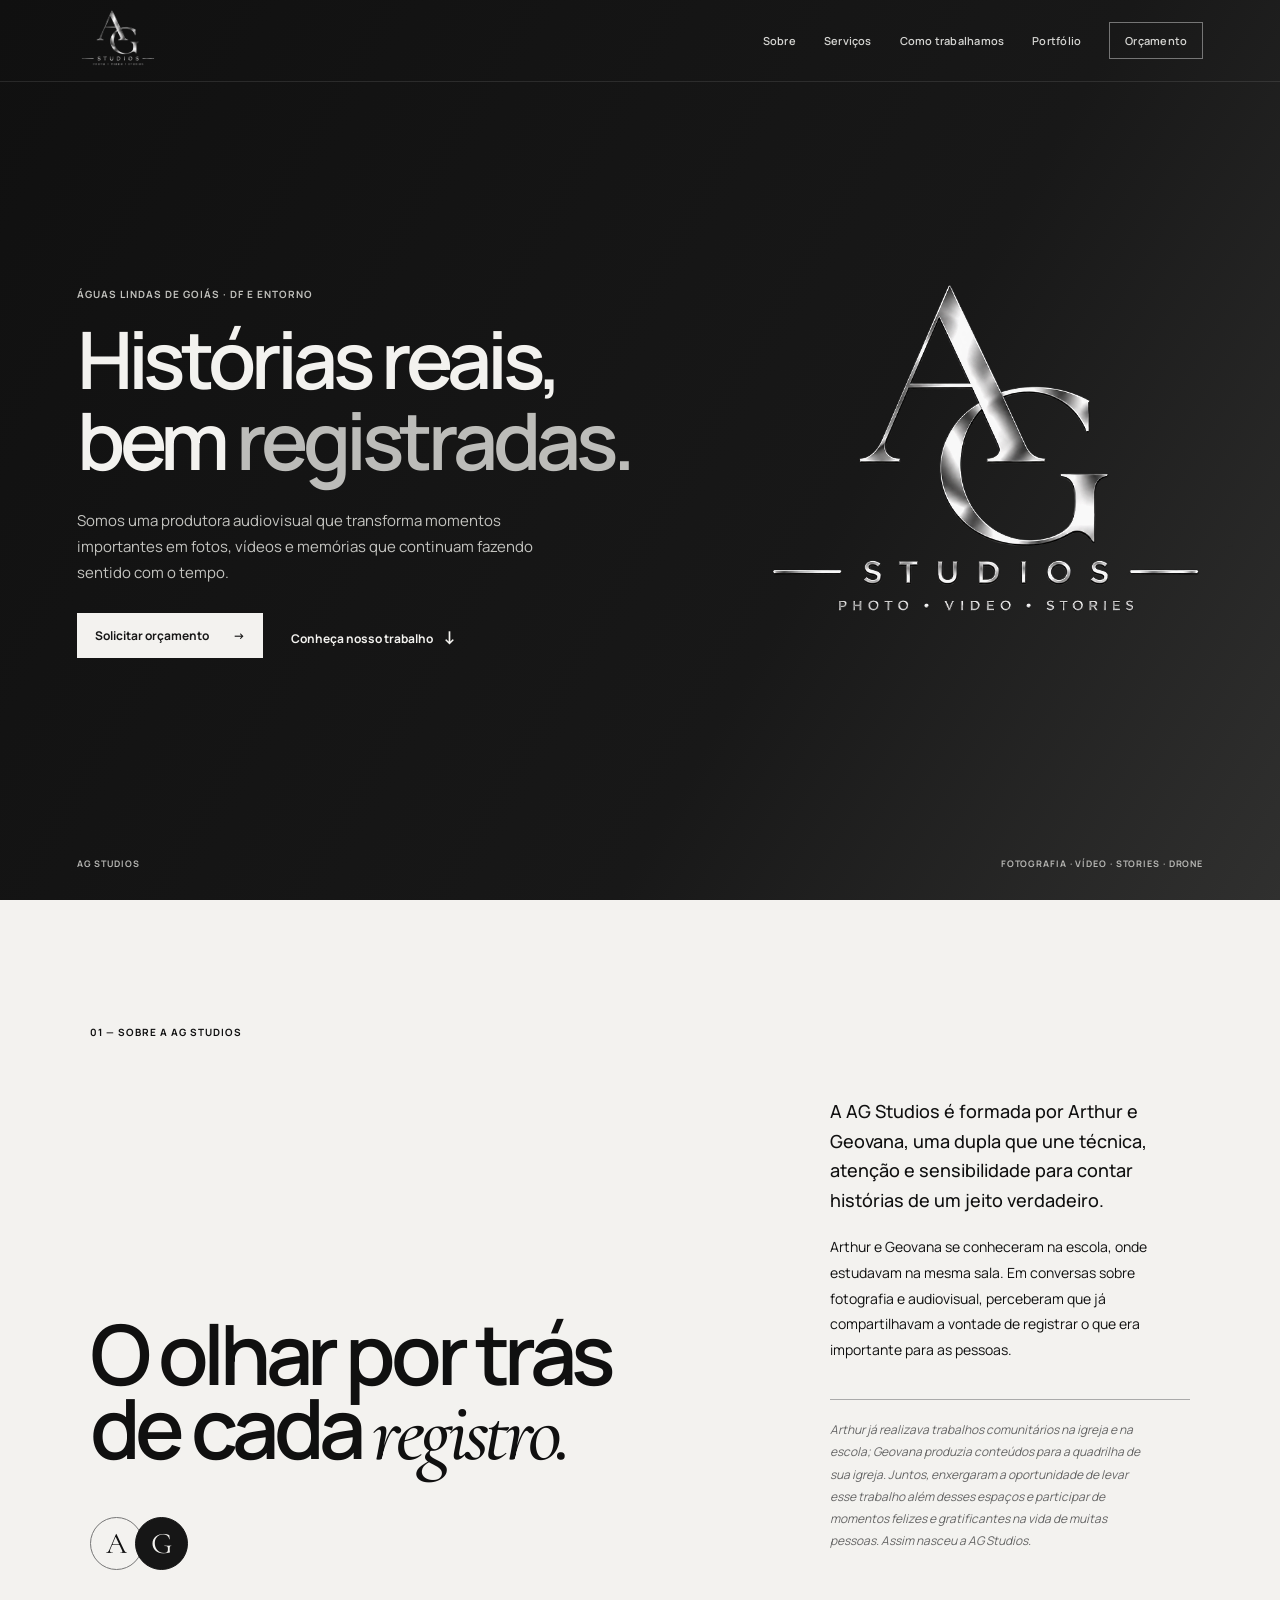
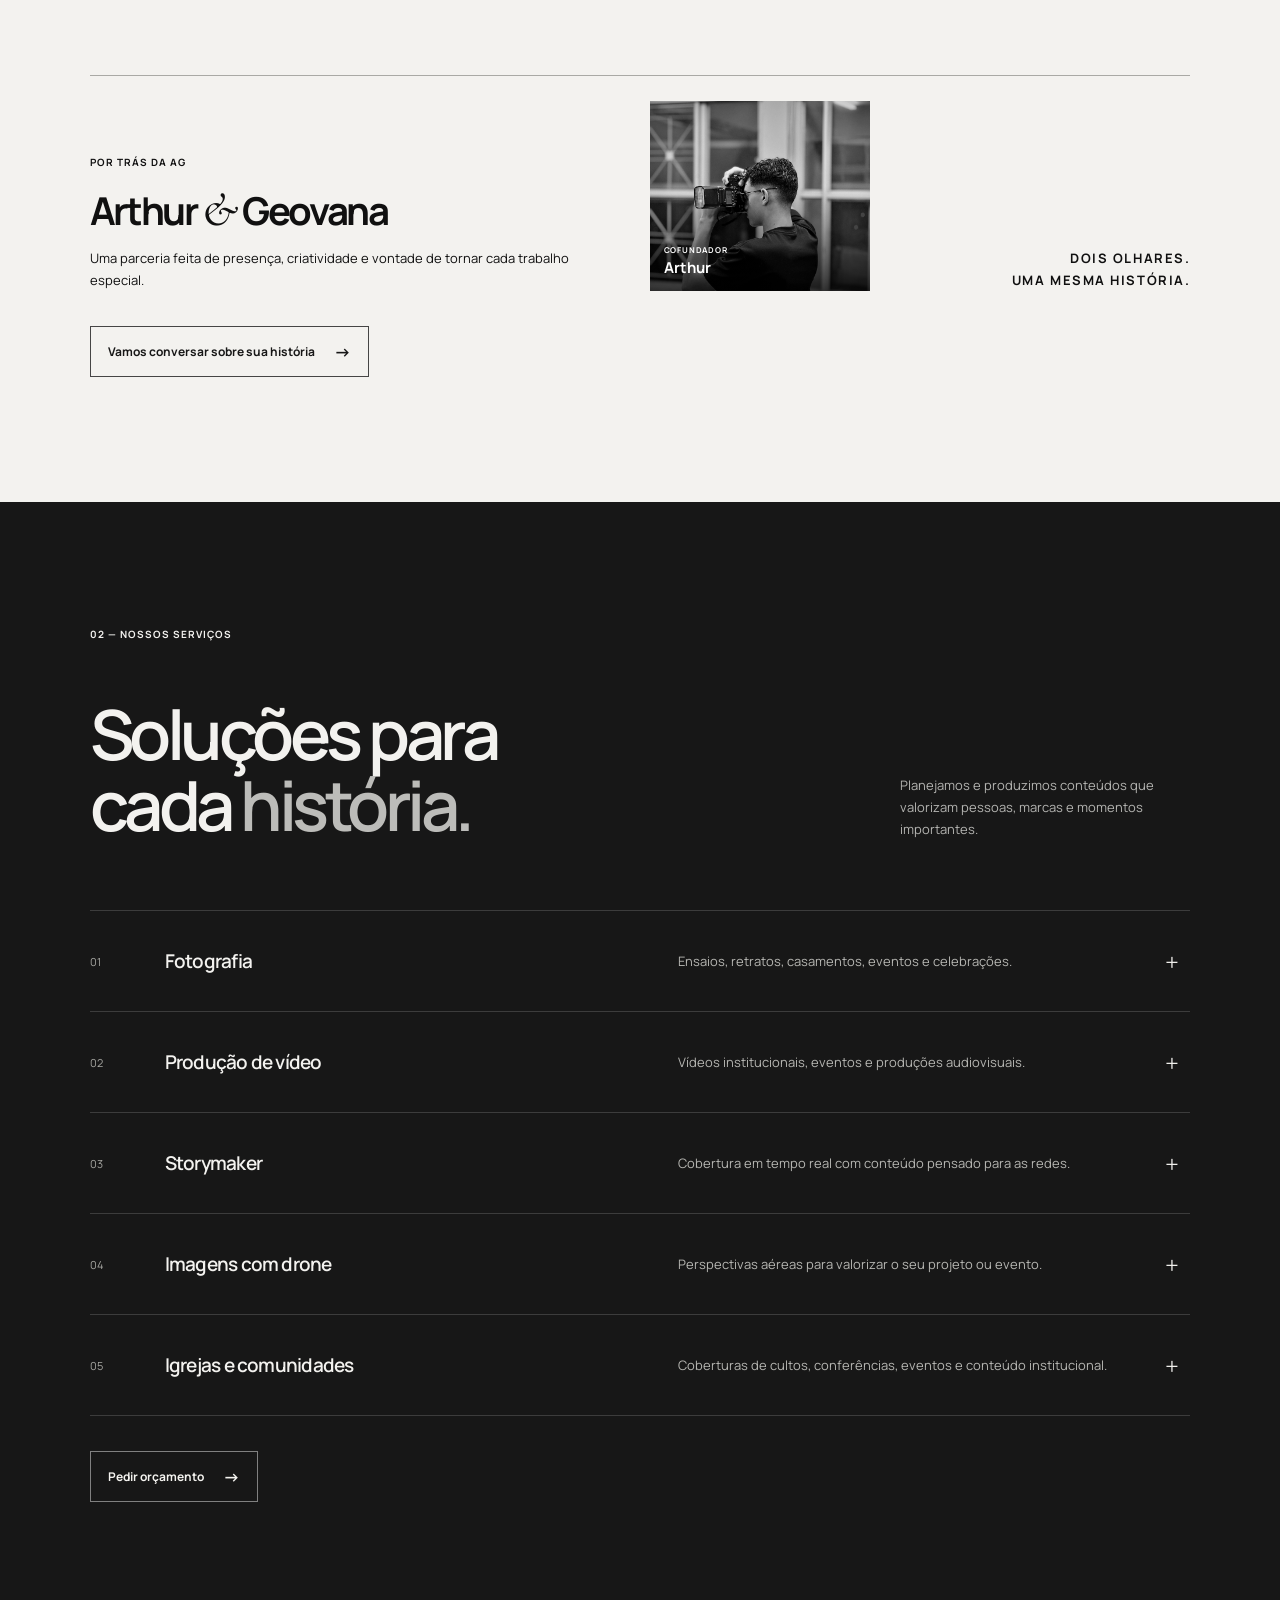
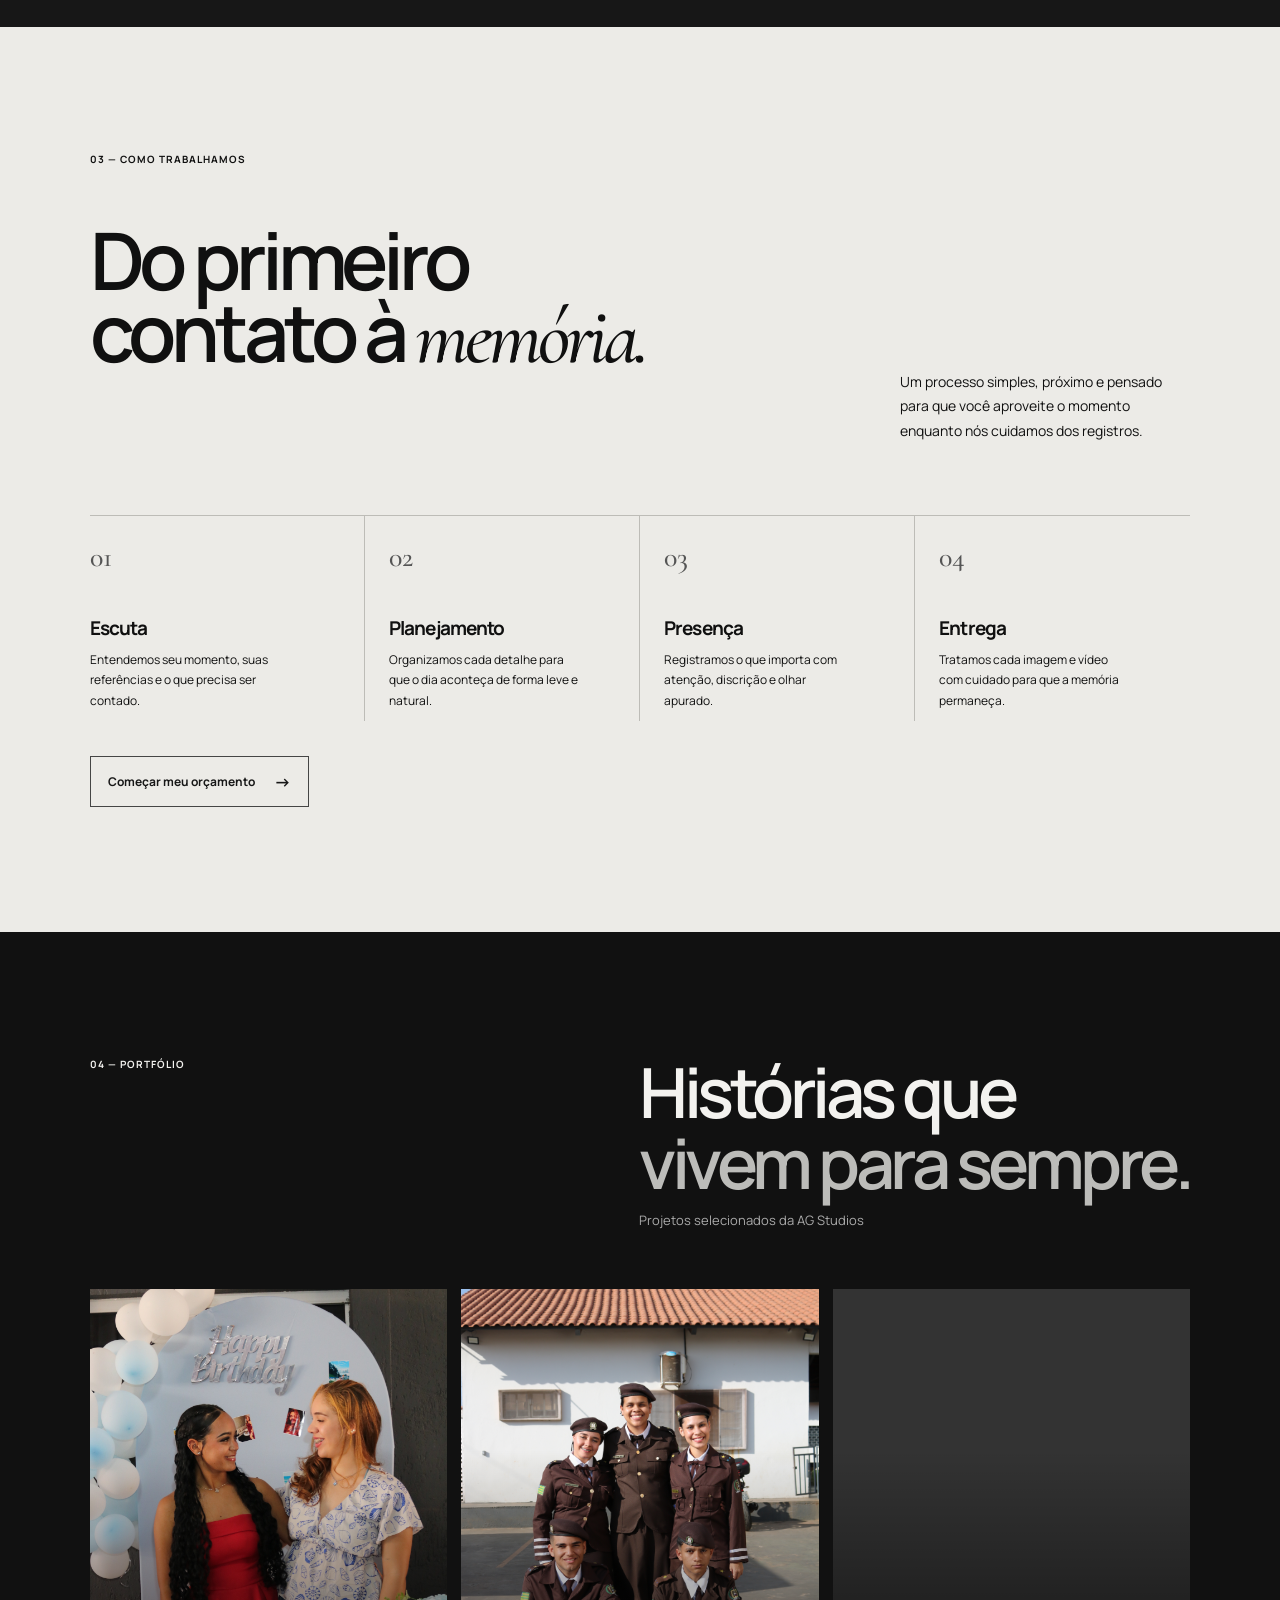
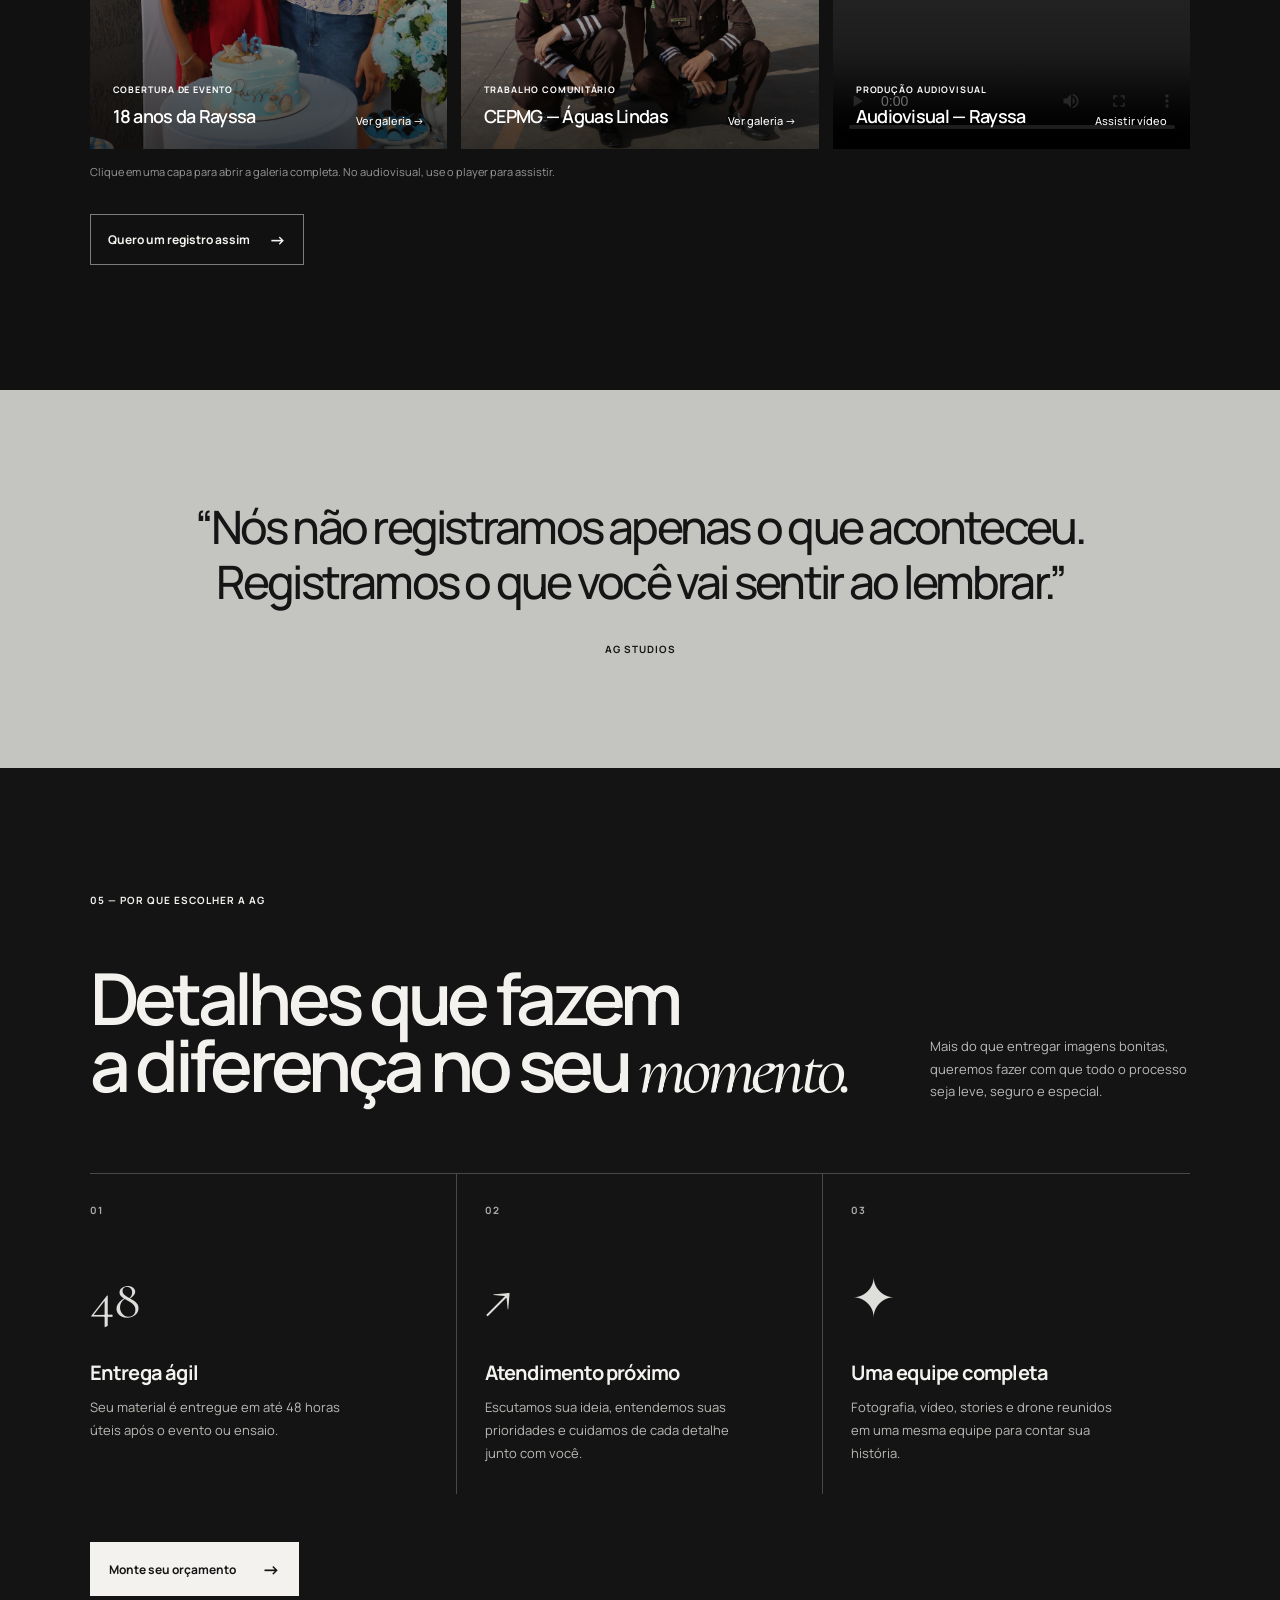
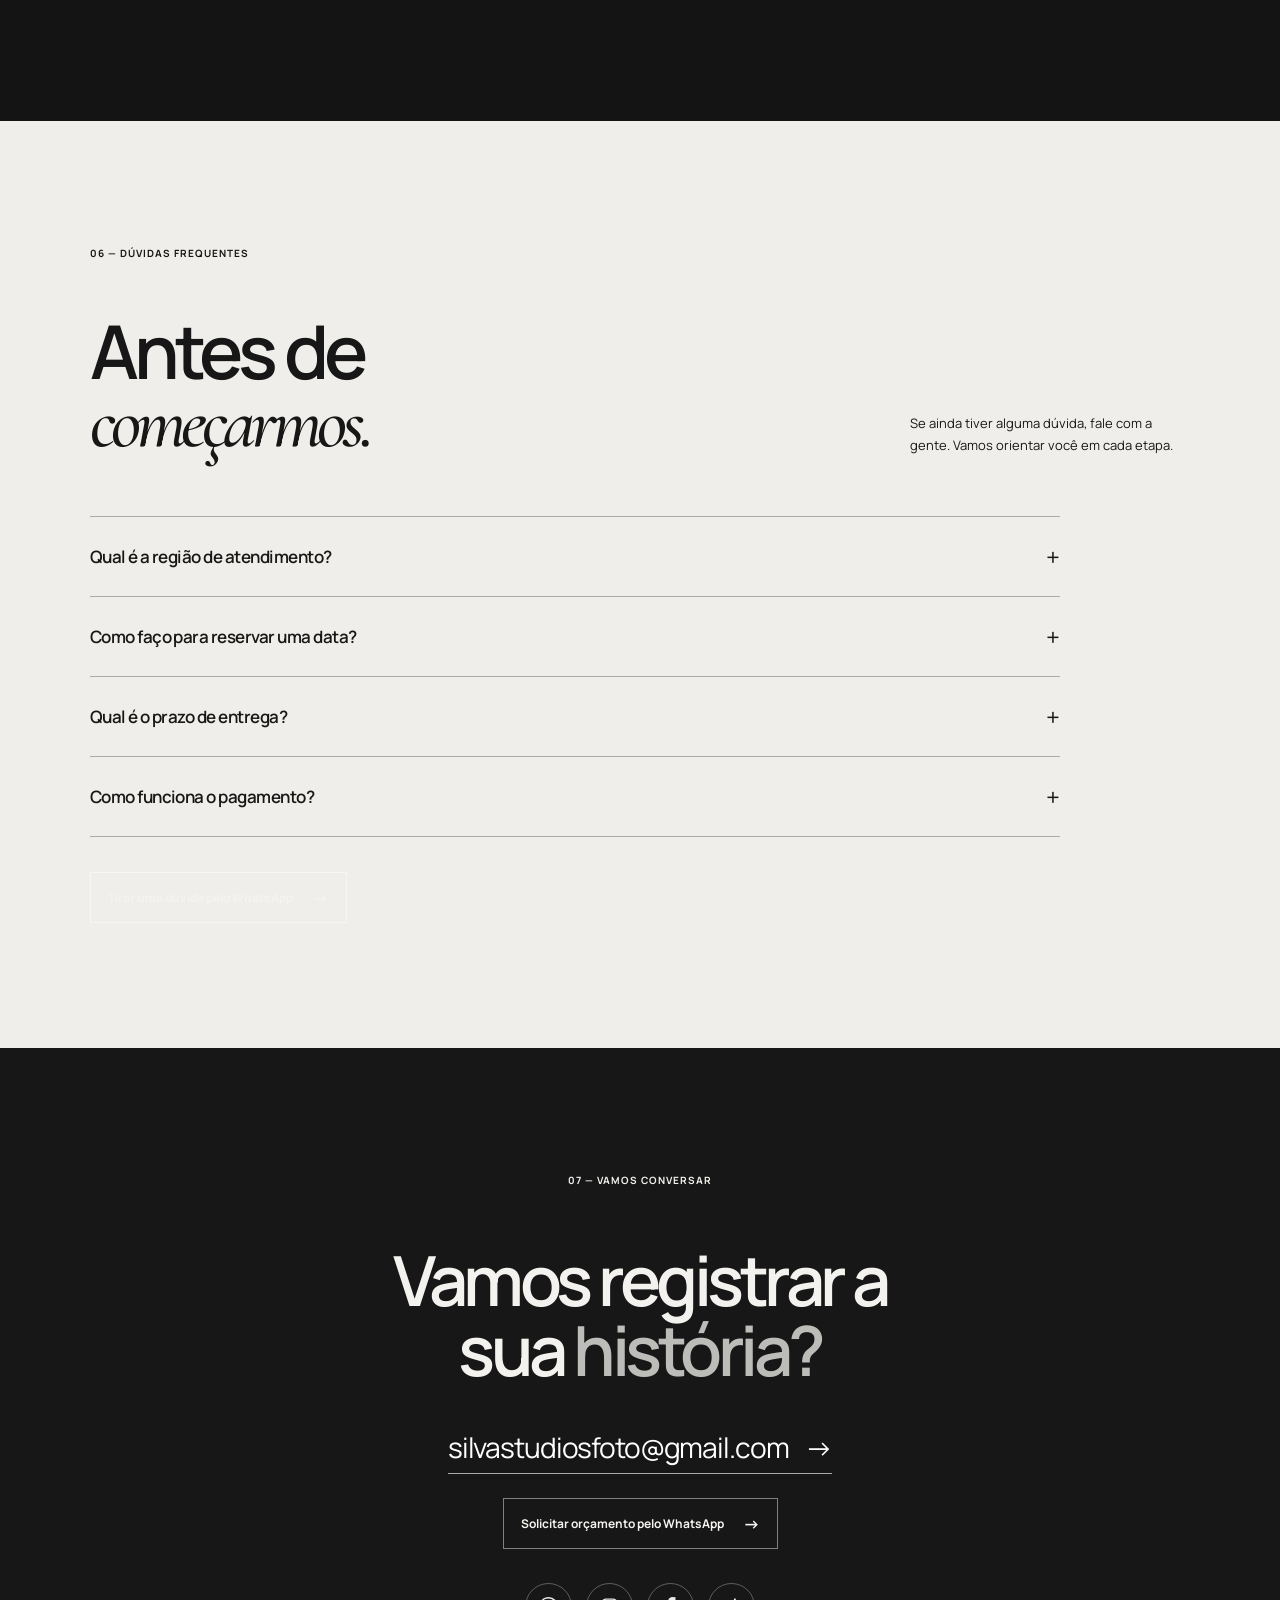
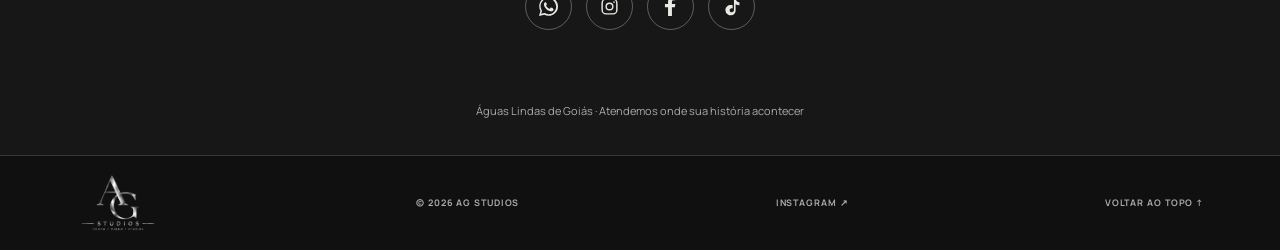
==== index.html @ 54d921c8 "feat: add AG Studios portfolio website" ====
<!doctype html>
<html lang="pt-BR">
<head>
  <meta charset="UTF-8" />
  <meta name="viewport" content="width=device-width, initial-scale=1.0" />
  <meta name="theme-color" content="#090909" />
  <title>AG Studios — Foto, Vídeo & Stories</title>
  <meta name="description" content="AG Studios: fotografia, vídeo, stories e drones em Águas Lindas de Goiás." />
  <link rel="preconnect" href="https://fonts.googleapis.com">
  <link rel="preconnect" href="https://fonts.gstatic.com" crossorigin>
  <link href="https://fonts.googleapis.com/css2?family=Cormorant+Garamond:ital,wght@0,500;0,600;1,500;1,600&family=Manrope:wght@400;500;600;700;800&display=swap" rel="stylesheet">
  <link rel="stylesheet" href="style.css" />
  <link rel="stylesheet" href="refined-sections.css" />
  <link rel="stylesheet" href="video-fix.css" />
  <link rel="stylesheet" href="whatsapp-cta.css" />
  <link rel="stylesheet" href="faq.css" />
  <link rel="stylesheet" href="service-details.css" />
  <link rel="stylesheet" href="conversion.css" />
</head>
<body>
  <header class="header">
    <a class="brand" href="#inicio" aria-label="AG Studios — início"><img src="assets/ag-studios-logo.png" alt="AG Studios" /></a>
    <button class="menu-toggle" aria-label="Abrir menu" aria-expanded="false"><span></span><span></span></button>
    <nav class="nav" aria-label="Navegação principal">
      <a href="#sobre">Sobre</a><a href="#servicos">Serviços</a><a href="#como-funciona">Como trabalhamos</a><a href="#portifolio">Portfólio</a>
      <a class="nav-cta" href="orcamento.html">Orçamento</a>
    </nav>
  </header>

  <main>
    <section id="inicio" class="hero">
      <div class="hero-content">
        <p class="eyebrow reveal">Águas Lindas de Goiás · DF e Entorno</p>
        <h1 class="reveal">Histórias reais,<br>bem <span>registradas.</span></h1>
        <p class="hero-copy reveal">Somos uma produtora audiovisual que transforma momentos importantes em fotos, vídeos e memórias que continuam fazendo sentido com o tempo.</p>
        <div class="hero-actions reveal"><a class="button button-light" href="orcamento.html">Solicitar orçamento <span>→</span></a><a class="text-link" href="#portifolio">Conheça nosso trabalho <span>↓</span></a></div>
      </div>
      <div class="hero-logo-mark" aria-hidden="true"><img src="assets/ag-studios-logo.png" alt="" /></div>
      <div class="hero-footer"><span>AG STUDIOS</span><span>FOTOGRAFIA · VÍDEO · STORIES · DRONE</span></div>
    </section>

    <section id="sobre" class="intro section-pad">
      <p class="section-number">01 — SOBRE A AG STUDIOS</p>
      <div class="about-layout">
        <div class="about-title"><h2>O olhar por trás<br>de cada <em>registro.</em></h2><div class="signature"><span>A</span><span>G</span></div></div>
        <div class="about-copy"><p class="lead">A AG Studios é formada por Arthur e Geovana, uma dupla que une técnica, atenção e sensibilidade para contar histórias de um jeito verdadeiro.</p><p>Arthur e Geovana se conheceram na escola, onde estudavam na mesma sala. Em conversas sobre fotografia e audiovisual, perceberam que já compartilhavam a vontade de registrar o que era importante para as pessoas.</p><div class="about-rule"></div><p class="story-placeholder">Arthur já realizava trabalhos comunitários na igreja e na escola; Geovana produzia conteúdos para a quadrilha de sua igreja. Juntos, enxergaram a oportunidade de levar esse trabalho além desses espaços e participar de momentos felizes e gratificantes na vida de muitas pessoas. Assim nasceu a AG Studios.</p></div>
      </div>
      <div class="founders"><article><span>POR TRÁS DA AG</span><h3>Arthur <i>&</i> Geovana</h3><p>Uma parceria feita de presença, criatividade e vontade de tornar cada trabalho especial.</p></article><figure class="founder-photo"><img src="assets/arthur-fixed.jpg" alt="Arthur, cofundador da AG Studios"><figcaption><span>COFUNDADOR</span><strong>Arthur</strong></figcaption></figure><p class="founders-note">DOIS OLHARES.<br>UMA MESMA HISTÓRIA.</p></div>
      <a class="whatsapp-cta dark-cta" href="https://wa.me/5561999092639?text=Olá%20AG%20Studios!%20Quero%20conversar%20sobre%20um%20registro." target="_blank" rel="noopener">Vamos conversar sobre sua história <span>→</span></a>
    </section>

    <section id="servicos" class="services section-pad">
      <p class="section-number">02 — NOSSOS SERVIÇOS</p>
      <div class="services-head"><h2>Soluções para<br>cada <span>história.</span></h2><p>Planejamos e produzimos conteúdos que valorizam pessoas, marcas e momentos importantes.</p></div>
      <div class="service-list">
        <details class="service-item"><summary><span>01</span><h3>Fotografia</h3><p>Ensaios, retratos, casamentos, eventos e celebrações.</p><i>+</i></summary><div class="service-panel"><p>Registros pensados para preservar pessoas, detalhes e emoções em cada momento.</p><ul><li>Ensaios individuais, casais e família</li><li>Aniversários, casamentos e eventos</li><li>Fotos tratadas e entregues digitalmente</li></ul><a href="https://wa.me/5561999092639?text=Olá%20AG%20Studios!%20Quero%20um%20orçamento%20para%20fotografia." target="_blank" rel="noopener">Orçar fotografia →</a></div></details>
        <details class="service-item"><summary><span>02</span><h3>Produção de vídeo</h3><p>Vídeos institucionais, eventos e produções audiovisuais.</p><i>+</i></summary><div class="service-panel"><p>Transformamos momentos e ideias em vídeos que comunicam com clareza e emoção.</p><ul><li>Vídeos de eventos e celebrações</li><li>Produções institucionais e para redes sociais</li><li>Edição e finalização do material</li></ul><a href="https://wa.me/5561999092639?text=Olá%20AG%20Studios!%20Quero%20um%20orçamento%20para%20produção%20de%20vídeo." target="_blank" rel="noopener">Orçar vídeo →</a></div></details>
        <details class="service-item"><summary><span>03</span><h3>Storymaker</h3><p>Cobertura em tempo real com conteúdo pensado para as redes.</p><i>+</i></summary><div class="service-panel"><p>Mostramos o seu evento enquanto ele acontece, com conteúdo dinâmico e pronto para compartilhar.</p><ul><li>Stories durante o evento</li><li>Bastidores, depoimentos e momentos principais</li><li>Conteúdo em formato vertical para redes sociais</li></ul><a href="https://wa.me/5561999092639?text=Olá%20AG%20Studios!%20Quero%20um%20orçamento%20para%20storymaker." target="_blank" rel="noopener">Orçar storymaker →</a></div></details>
        <details class="service-item"><summary><span>04</span><h3>Imagens com drone</h3><p>Perspectivas aéreas para valorizar o seu projeto ou evento.</p><i>+</i></summary><div class="service-panel"><p>Imagens aéreas que ampliam o olhar sobre eventos, locais e produções audiovisuais.</p><ul><li>Registros de espaços e eventos</li><li>Planos para vídeos institucionais</li><li>Imagens aéreas para redes sociais</li></ul><a href="https://wa.me/5561999092639?text=Olá%20AG%20Studios!%20Quero%20um%20orçamento%20para%20imagens%20com%20drone." target="_blank" rel="noopener">Orçar drone →</a></div></details>
        <details class="service-item"><summary><span>05</span><h3>Igrejas e comunidades</h3><p>Coberturas de cultos, conferências, eventos e conteúdo institucional.</p><i>+</i></summary><div class="service-panel"><p>Conteúdo com respeito e sensibilidade para registrar fé, comunidade e propósito.</p><ul><li>Cultos, conferências e congressos</li><li>Eventos comunitários e escolares</li><li>Fotos, vídeos e cobertura para redes sociais</li></ul><a href="https://wa.me/5561999092639?text=Olá%20AG%20Studios!%20Quero%20um%20orçamento%20para%20cobertura%20de%20igreja%20ou%20comunidade." target="_blank" rel="noopener">Orçar cobertura →</a></div></details>
      </div>
      <a class="whatsapp-cta" href="https://wa.me/5561999092639?text=Olá%20AG%20Studios!%20Gostaria%20de%20um%20orçamento%20para%20um%20serviço." target="_blank" rel="noopener">Pedir orçamento <span>→</span></a>
    </section>

    <section id="como-funciona" class="process section-pad">
      <p class="section-number">03 — COMO TRABALHAMOS</p>
      <div class="process-heading"><h2>Do primeiro<br>contato à <em>memória.</em></h2><p>Um processo simples, próximo e pensado para que você aproveite o momento enquanto nós cuidamos dos registros.</p></div>
      <div class="process-list"><article><b>01</b><div><h3>Escuta</h3><p>Entendemos seu momento, suas referências e o que precisa ser contado.</p></div></article><article><b>02</b><div><h3>Planejamento</h3><p>Organizamos cada detalhe para que o dia aconteça de forma leve e natural.</p></div></article><article><b>03</b><div><h3>Presença</h3><p>Registramos o que importa com atenção, discrição e olhar apurado.</p></div></article><article><b>04</b><div><h3>Entrega</h3><p>Tratamos cada imagem e vídeo com cuidado para que a memória permaneça.</p></div></article></div>
      <a class="whatsapp-cta dark-cta" href="https://wa.me/5561999092639?text=Olá%20AG%20Studios!%20Gostaria%20de%20montar%20um%20orçamento." target="_blank" rel="noopener">Começar meu orçamento <span>→</span></a>
    </section>

    <section id="portifolio" class="work section-pad">
      <div class="work-title"><p class="section-number">04 — PORTFÓLIO</p><div><h2>Histórias que<br><span>vivem para sempre.</span></h2><p class="portfolio-subtitle">Projetos selecionados da AG Studios</p></div></div>
      <div class="gallery">
        <button class="project project-a project-gallery-trigger" type="button" data-gallery="rayssa" aria-haspopup="dialog"><img src="assets/portfolio/rayssa-18-celebracao.jpg" alt="Rayssa celebrando seus 18 anos ao lado de uma amiga"><div class="project-info"><span>COBERTURA DE EVENTO</span><strong>18 anos da Rayssa</strong><i>Ver galeria →</i></div></button>
        <button class="project project-b project-gallery-trigger" type="button" data-gallery="cepmg" aria-haspopup="dialog"><img src="assets/portfolio/cepmg/img_7148.jpg" alt="Estudantes do CEPMG reunidos em atividade escolar"><div class="project-info"><span>TRABALHO COMUNITÁRIO</span><strong>CEPMG — Águas Lindas</strong><i>Ver galeria →</i></div></button>
        <article class="project project-c audiovisual"><video controls playsinline preload="metadata"><source src="assets/portfolio/audiovisual-rayssa.mp4" type="video/mp4">Seu navegador não suporta a reprodução deste vídeo.</video><div class="project-info"><span>PRODUÇÃO AUDIOVISUAL</span><strong>Audiovisual — Rayssa</strong><i>Assistir vídeo</i></div></article>
      </div>
      <p class="gallery-note">Clique em uma capa para abrir a galeria completa. No audiovisual, use o player para assistir.</p>
      <a class="whatsapp-cta" href="https://wa.me/5561999092639?text=Olá%20AG%20Studios!%20Vi%20o%20portfólio%20e%20gostaria%20de%20um%20orçamento." target="_blank" rel="noopener">Quero um registro assim <span>→</span></a>
    </section>

    <section class="quote"><p>“Nós não registramos apenas o que aconteceu.<br>Registramos o que você vai sentir ao lembrar.”</p><span>AG STUDIOS</span></section>

    <section class="reasons section-pad">
      <p class="section-number">05 — POR QUE ESCOLHER A AG</p>
      <div class="reasons-heading"><h2>Detalhes que fazem<br>a diferença no seu <em>momento.</em></h2><p>Mais do que entregar imagens bonitas, queremos fazer com que todo o processo seja leve, seguro e especial.</p></div>
      <div class="reason-grid"><article><span>01</span><div class="reason-icon">48</div><h3>Entrega ágil</h3><p>Seu material é entregue em até 48 horas úteis após o evento ou ensaio.</p></article><article><span>02</span><div class="reason-icon">↗</div><h3>Atendimento próximo</h3><p>Escutamos sua ideia, entendemos suas prioridades e cuidamos de cada detalhe junto com você.</p></article><article><span>03</span><div class="reason-icon">✦</div><h3>Uma equipe completa</h3><p>Fotografia, vídeo, stories e drone reunidos em uma mesma equipe para contar sua história.</p></article></div>
      <a class="reason-cta" href="orcamento.html">Monte seu orçamento <span>→</span></a>
    </section>

    <section id="faq" class="faq section-pad">
      <p class="section-number">06 — DÚVIDAS FREQUENTES</p>
      <div class="faq-heading"><h2>Antes de<br><em>começarmos.</em></h2><p>Se ainda tiver alguma dúvida, fale com a gente. Vamos orientar você em cada etapa.</p></div>
      <div class="faq-list">
        <details><summary>Qual é a região de atendimento?<span>+</span></summary><p>Estamos em Águas Lindas de Goiás e atendemos o Distrito Federal e Entorno. Para outras localidades, consulte a disponibilidade.</p></details>
        <details><summary>Como faço para reservar uma data?<span>+</span></summary><p>É só entrar em contato pelo WhatsApp, contar um pouco sobre o seu evento ou projeto e verificar a disponibilidade da data.</p></details>
        <details><summary>Qual é o prazo de entrega?<span>+</span></summary><p>Entregamos o material em até 48 horas úteis após o evento ou ensaio.</p></details>
        <details><summary>Como funciona o pagamento?<span>+</span></summary><p>O pagamento é dividido em duas partes: 50% antes do evento ou ensaio e os outros 50% após a finalização.</p></details>
      </div>
      <a class="whatsapp-cta" href="https://wa.me/5561999092639?text=Olá%20AG%20Studios!%20Tenho%20uma%20dúvida%20sobre%20os%20serviços." target="_blank" rel="noopener">Tirar uma dúvida pelo WhatsApp <span>→</span></a>
    </section>

    <section id="contato" class="contact section-pad">
      <p class="section-number">07 — VAMOS CONVERSAR</p>
      <h2>Vamos registrar a<br>sua <span>história?</span></h2>
      <a class="contact-mail" href="mailto:silvastudiosfoto@gmail.com">silvastudiosfoto@gmail.com <span>→</span></a>
      <a class="whatsapp-cta contact-whatsapp" href="https://wa.me/5561999092639?text=Olá%20AG%20Studios!%20Gostaria%20de%20solicitar%20um%20orçamento." target="_blank" rel="noopener">Solicitar orçamento pelo WhatsApp <span>→</span></a>
      <div class="contact-channels" aria-label="Redes sociais e contato">
        <a href="https://wa.me/5561999092639" target="_blank" rel="noopener" aria-label="Conversar pelo WhatsApp" title="WhatsApp"><svg class="icon-whatsapp" viewBox="0 0 24 24" aria-hidden="true"><path d="M20.5 3.5A11.7 11.7 0 0 0 12.1 0C5.6 0 .3 5.2.3 11.7c0 2.1.5 4.1 1.5 5.9L0 24l6.6-1.7a11.7 11.7 0 0 0 5.5 1.4h.1c6.5 0 11.8-5.3 11.8-11.8 0-3.2-1.3-6.1-3.5-8.4ZM12.1 21.7c-1.8 0-3.5-.5-5-1.4l-.4-.2-3.9 1 1-3.8-.3-.4a9.6 9.6 0 0 1-1.5-5.1c0-5.4 4.4-9.8 9.8-9.8 2.6 0 5.1 1 7 2.9a9.7 9.7 0 0 1 2.9 7c0 5.4-4.4 9.8-9.7 9.8Zm5.4-7.4c-.3-.2-1.8-.9-2.1-1s-.5-.2-.7.2c-.2.3-.8 1-.9 1.2-.2.2-.3.3-.6.1a7.9 7.9 0 0 1-2.5-1.5 9.3 9.3 0 0 1-1.7-2.1c-.2-.3 0-.5.1-.6l.5-.5.3-.5c.1-.2 0-.4 0-.5L9 7c-.2-.4-.4-.3-.6-.3h-.5c-.2 0-.5.1-.7.4s-1 1-1 2.5 1 3 1.2 3.2c.2.2 2.1 3.3 5.2 4.6.7.3 1.3.5 1.7.6.7.2 1.3.2 1.8.1.5-.1 1.8-.7 2-1.4.3-.7.3-1.3.2-1.4-.1-.2-.3-.3-.6-.4Z"/></svg></a>
        <a href="https://www.instagram.com/agstudios.br" target="_blank" rel="noopener" aria-label="Abrir Instagram" title="Instagram"><svg class="icon-instagram" viewBox="0 0 24 24" aria-hidden="true"><rect x="2.7" y="2.7" width="18.6" height="18.6" rx="5"/><circle cx="12" cy="12" r="4.2"/><circle class="dot" cx="17.7" cy="6.5" r="1"/></svg></a>
        <a href="https://www.facebook.com/AgStudios.br" target="_blank" rel="noopener" aria-label="Abrir Facebook" title="Facebook"><svg class="icon-facebook" viewBox="0 0 24 24" aria-hidden="true"><path d="M13.8 24v-10.9h3.7l.6-4.3h-4.3V6.1c0-1.2.3-2.1 2.1-2.1h2.4V.2A31 31 0 0 0 14.8 0c-3.5 0-5.9 2.1-5.9 6v2.8H5v4.3h3.9V24h4.9Z"/></svg></a>
        <a href="https://www.tiktok.com/@agstudios.br" target="_blank" rel="noopener" aria-label="Abrir TikTok" title="TikTok"><svg class="icon-tiktok" viewBox="0 0 24 24" aria-hidden="true"><path d="M17.1 2c.5 2.8 2.1 4.5 4.9 4.7v3.8a10.2 10.2 0 0 1-4.8-1.4v7.8c0 4.7-5.1 7.7-9.4 5.5a6.4 6.4 0 0 1-3.5-5.7c0-4.8 4.7-7.6 9.2-6.2v3.9c-1.2-.4-2.8-.1-3.5 1-.5.8-.5 2 .1 2.8 1.4 2 5 1.1 5-1.4V2h2Z"/></svg></a>
      </div>
      <p class="contact-note">Águas Lindas de Goiás · Atendemos onde sua história acontecer</p>
    </section>
  </main>
  <dialog class="photo-modal" aria-label="Galeria do aniversário de 18 anos da Rayssa">
    <button class="modal-close" type="button" aria-label="Fechar galeria">×</button>
    <button class="modal-nav modal-prev" type="button" aria-label="Foto anterior">←</button>
    <figure><img src="assets/portfolio/rayssa-18-celebracao.jpg" alt=""><figcaption><span class="photo-count">01 / 04</span><span class="photo-title">18 anos da Rayssa</span></figcaption></figure>
    <button class="modal-nav modal-next" type="button" aria-label="Próxima foto">→</button>
  </dialog>
  <footer><img src="assets/ag-studios-logo.png" alt="AG Studios"><span>© 2026 AG STUDIOS</span><a href="https://www.instagram.com/agstudios.br" target="_blank" rel="noopener">INSTAGRAM ↗</a><a href="#inicio">VOLTAR AO TOPO ↑</a></footer>
  <script src="script.js"></script>
</body>
</html>
---- style.css ----
:root{--ink:#101010;--deep:#171717;--paper:#f3f2ef;--silver:#c9c9c6;--muted:#9d9d99;--line:rgba(255,255,255,.16)}*{box-sizing:border-box}html{scroll-behavior:smooth}body{margin:0;background:var(--ink);color:var(--paper);font-family:Manrope,Arial,sans-serif;font-size:15px}.header{height:82px;padding:12px 6vw;display:flex;align-items:center;justify-content:space-between;position:absolute;z-index:3;width:100%;border-bottom:1px solid rgba(255,255,255,.1)}.brand img,footer img{width:83px;height:56px;object-fit:cover;object-position:center 44%;mix-blend-mode:screen}.nav{display:flex;gap:28px;align-items:center}.nav a{color:#d5d5d2;text-decoration:none;font-size:11px;font-weight:600;letter-spacing:.02em}.nav-cta{border:1px solid rgba(255,255,255,.4);padding:10px 15px}.nav-cta:hover{background:#fff;color:#111}.menu-toggle{display:none}.hero{min-height:690px;height:100svh;padding:130px 6vw 85px;display:flex;align-items:center;position:relative;background:linear-gradient(120deg,#101010 0%,#181818 63%,#30302f 100%)}.hero:after{content:"";position:absolute;right:9vw;top:23%;width:min(31vw,470px);aspect-ratio:1;border:1px solid rgba(255,255,255,.22);border-radius:50%;box-shadow:0 0 0 45px rgba(255,255,255,.025),0 0 90px rgba(255,255,255,.06)}.hero-content{position:relative;z-index:1;max-width:850px}.eyebrow,.section-number,.hero-footer,.project-info span,footer,.team span{font-size:10px;font-weight:700;letter-spacing:.1em}.eyebrow{color:#c0c0bc;margin:0 0 18px;text-transform:uppercase}.hero h1,h2{font-size:clamp(3.1rem,6.2vw,6.8rem);letter-spacing:-.065em;line-height:1.02;font-weight:600;margin:0}.hero h1 span,h2 span{color:#bcbcb9}.hero-copy{font-size:15px;line-height:1.75;max-width:470px;color:#c4c4c0;margin:27px 0}.hero-actions{display:flex;gap:28px;align-items:center}.button{display:inline-flex;gap:24px;align-items:center;padding:14px 18px;text-decoration:none;font-size:12px;font-weight:700}.button-light{background:var(--paper);color:#171717}.text-link{color:inherit;text-decoration:none;font-size:12px;font-weight:700}.text-link span{margin-left:8px;font-size:18px}.hero-footer{position:absolute;left:6vw;right:6vw;bottom:30px;display:flex;justify-content:space-between;color:#b6b6b3;font-size:9px}.section-pad{padding:125px 7vw}.intro{background:var(--paper);color:var(--ink)}.section-number{margin:0 0 58px;color:inherit}.intro-grid{display:grid;grid-template-columns:1.3fr .75fr;gap:10vw}.intro h2{font-size:clamp(2.8rem,5vw,5.6rem)}.intro-text{font-size:15px;line-height:1.8;padding-top:7px}.intro-text p{margin:0 0 18px}.team{border-top:1px solid #b6b6b2;margin-top:100px;padding-top:25px;display:grid;grid-template-columns:1fr 1fr;gap:8vw;max-width:780px}.team span{font-size:9px;color:#666}.team h3{font-size:23px;font-weight:600;letter-spacing:-.04em;margin:10px 0}.team p{font-size:13px;line-height:1.7;margin:0}.services{background:var(--deep)}.services-head{display:flex;align-items:end;justify-content:space-between;gap:50px;margin-bottom:70px}.services h2,.process h2,.work h2,.contact h2{font-size:clamp(2.8rem,5.4vw,5.8rem)}.services-head p{max-width:290px;color:#b4b4b1;line-height:1.7;font-size:13px;margin:0}.service-list{border-top:1px solid var(--line)}.service-list article{height:100px;border-bottom:1px solid var(--line);display:grid;align-items:center;grid-template-columns:75px 1fr .95fr 25px;transition:background .2s,padding .2s}.service-list article:hover{background:#222;padding-left:13px}.service-list span,.process b{font-size:11px;color:#a7a7a2}.service-list h3{font-size:19px;font-weight:600;letter-spacing:-.04em;margin:0}.service-list p{font-size:13px;color:#b6b6b2;margin:0}.service-list i{font-style:normal;font-size:19px}.process{background:#ecebe7;color:var(--ink)}.process h2{margin-bottom:70px}.process-list{display:grid;grid-template-columns:repeat(4,1fr);border-top:1px solid #bdbcb7}.process-list article{padding:25px 25px 10px 0;border-right:1px solid #bdbcb7;min-height:185px}.process-list article+article{padding-left:24px}.process-list article:last-child{border:0}.process-list b{font-weight:600}.process-list h3{font-size:17px;letter-spacing:-.035em;margin:28px 0 10px}.process-list p{font-size:12px;line-height:1.7;margin:0;max-width:190px}.work{background:#111}.work-title{display:flex;justify-content:space-between;align-items:end;margin-bottom:60px}.work-title .section-number{align-self:start}.gallery{display:grid;grid-template-columns:1.25fr .75fr;grid-template-rows:350px 300px;gap:14px}.project{position:relative;overflow:hidden;text-decoration:none;color:#fff;background:#333}.project-a{grid-row:span 2;background:linear-gradient(135deg,#777 0%,#292929 46%,#111 100%)}.project-b{background:linear-gradient(135deg,#4d4d4b,#191919)}.project-c{background:linear-gradient(135deg,#9a9a96,#262626 57%,#161616)}.project-d{display:none}.project:before{content:"";position:absolute;inset:0;background:linear-gradient(0deg,rgba(0,0,0,.68),transparent 65%)}.project-glow{width:35%;aspect-ratio:1;border-radius:50%;border:1px solid rgba(255,255,255,.4);position:absolute;left:33%;top:22%;transition:transform .4s}.project:hover .project-glow{transform:scale(1.4)}.project-info{position:absolute;left:23px;right:23px;bottom:21px;display:grid;grid-template-columns:1fr auto;gap:8px}.project-info span{font-size:9px}.project-info strong{font-size:18px;letter-spacing:-.04em;grid-column:1;font-weight:600}.project-info i{grid-column:2;grid-row:1/3;align-self:end;font-style:normal;font-size:19px}.gallery-note{font-size:11px;color:#999;margin:15px 0 0}.quote{background:#c4c4c0;color:#151515;text-align:center;padding:110px 7vw}.quote p{font-size:clamp(1.8rem,3.6vw,3.9rem);font-weight:500;letter-spacing:-.06em;line-height:1.18;margin:0 0 28px}.quote span{font-size:10px;font-weight:700;letter-spacing:.1em}.contact{min-height:560px;background:#171717;display:flex;justify-content:center;flex-direction:column;position:relative}.contact h2{margin-bottom:42px}.contact-mail{color:#fff;text-decoration:none;font-size:clamp(1.1rem,2.2vw,2.2rem);letter-spacing:-.04em;padding-bottom:7px;border-bottom:1px solid #aaa;max-width:max-content}.contact-mail span{margin-left:12px}.contact-note{position:absolute;bottom:38px;color:#aaa;font-size:11px}footer{display:flex;align-items:center;justify-content:space-between;padding:19px 6vw;border-top:1px solid var(--line);font-size:9px;color:#aaa}footer a{color:inherit;text-decoration:none}@media(max-width:700px){.header{height:70px}.brand img{width:71px;height:47px}.menu-toggle{display:grid;background:none;border:0;gap:5px;padding:9px}.menu-toggle span{display:block;width:22px;height:1px;background:#fff}.nav{display:none;position:absolute;right:5vw;top:12px;padding:56px 26px 26px;background:#202020;border:1px solid #484848;flex-direction:column;align-items:flex-start;gap:18px}.nav.open{display:flex}.hero{min-height:610px;padding:105px 7vw 78px}.hero:after{right:-25vw;top:25%;width:75vw}.hero h1{font-size:clamp(2.9rem,13vw,4.5rem)}.hero-footer span:nth-child(2){display:none}.section-pad{padding:88px 7vw}.section-number{margin-bottom:40px}.intro-grid,.services-head{display:block}.intro h2{margin-bottom:31px}.team{margin-top:60px;gap:28px}.services-head p{margin-top:25px}.services-head{margin-bottom:43px}.service-list article{height:auto;min-height:104px;grid-template-columns:45px 1fr 20px;padding:16px 0}.service-list p{grid-column:2;grid-row:2;margin-top:6px}.service-list i{grid-column:3;grid-row:1/3}.process h2{margin-bottom:43px}.process-list{grid-template-columns:1fr 1fr}.process-list article{min-height:185px;padding:20px 16px 20px 0}.process-list article+article{padding-left:16px}.process-list article:nth-child(2){border-right:0}.process-list article:nth-child(n+3){border-top:1px solid #bdbcb7}.work-title{display:block;margin-bottom:42px}.gallery{grid-template-columns:1fr;grid-template-rows:290px 205px 205px 205px}.project-a{grid-row:auto}.project-d{display:block;background:linear-gradient(135deg,#777,#222 54%,#101010)}.quote{padding:82px 7vw}.contact{min-height:480px}.contact-note{right:7vw}.hero-actions{gap:20px}.hero-copy{font-size:14px}}
---- refined-sections.css ----
/* Refinamento das seções institucionais */
.hero:after{display:none}.hero-logo-mark{position:absolute;z-index:1;right:3.5vw;top:50%;transform:translateY(-50%);width:min(39vw,560px);height:min(39vw,560px);display:grid;place-items:center}.hero-logo-mark img{width:100%;height:100%;object-fit:contain;object-position:center;mix-blend-mode:screen;filter:contrast(1.12) brightness(1.12);opacity:.98}@media(max-width:700px){.hero-logo-mark{right:-2vw;top:59%;width:55vw;height:55vw;opacity:.45}.hero-logo-mark img{width:100%;height:100%}}
.portfolio-subtitle{margin:13px 0 0;color:#aaa;font-size:13px}.gallery{grid-template-columns:repeat(3,1fr);grid-template-rows:460px}.project-a{grid-row:auto}.project{background:#222}.project img{width:100%;height:100%;object-fit:cover;display:block;transition:transform .55s ease}.project:before{z-index:1;pointer-events:none}.project:hover img{transform:scale(1.045)}.project .project-info{z-index:2;pointer-events:none}.project .project-info i{font-size:11px;font-style:normal;font-weight:500}.project-glow{display:none}.project-placeholder{display:block;position:relative;background:linear-gradient(145deg,#373737,#171717)}.project-placeholder:before{background:linear-gradient(0deg,rgba(0,0,0,.8),transparent 70%)}.audiovisual{background:#181818}.audiovisual video{width:100%;height:100%;object-fit:cover;display:block;background:#111}.placeholder-mark{position:absolute;inset:0;display:grid;place-items:center;color:rgba(255,255,255,.16);font-family:'Cormorant Garamond',Georgia,serif;font-size:clamp(5rem,11vw,10rem);font-weight:500}@media(max-width:900px){.gallery{grid-template-columns:repeat(2,1fr);grid-template-rows:400px 400px}}@media(max-width:700px){.gallery{grid-template-columns:1fr;grid-template-rows:330px 220px 220px;gap:9px}.project-info{left:13px;right:13px;bottom:13px}.project-info strong{font-size:14px}.project-info span{font-size:8px}.portfolio-subtitle{font-size:12px}}
.project-gallery-trigger{border:0;padding:0;text-align:left;font:inherit;cursor:pointer}.photo-modal{width:100vw;height:100dvh;max-width:none;max-height:none;margin:0;padding:28px 6vw;background:rgba(10,10,10,.97);color:#f3f2ef;border:0;display:none;align-items:center;justify-content:center;overflow:hidden}.photo-modal[open]{display:flex}.photo-modal::backdrop{background:rgba(0,0,0,.75);backdrop-filter:blur(5px)}.photo-modal figure{height:calc(100dvh - 110px);max-width:min(720px,76vw);margin:0;display:flex;flex-direction:column;align-items:center}.photo-modal figure img{display:block;max-width:100%;min-height:0;height:calc(100% - 42px);object-fit:contain;user-select:none;touch-action:pan-y}.photo-modal figcaption{width:100%;display:flex;justify-content:space-between;padding-top:15px;color:#c8c8c5;font-size:11px;letter-spacing:.04em}.modal-close,.modal-nav{position:absolute;border:1px solid rgba(255,255,255,.35);background:transparent;color:#fff;cursor:pointer;transition:.2s}.modal-close:hover,.modal-nav:hover{background:#f3f2ef;color:#111}.modal-close{top:27px;right:5vw;width:41px;height:41px;font-size:27px;line-height:1}.modal-nav{top:50%;transform:translateY(-50%);width:49px;height:49px;border-radius:50%;font-size:22px}.modal-prev{left:5vw}.modal-next{right:5vw}@media(max-width:700px){.photo-modal{padding:22px 14px}.photo-modal figure{width:100%;max-width:100%;height:calc(100dvh - 130px)}.modal-nav{bottom:24px;top:auto;transform:none;width:43px;height:43px}.modal-prev{left:calc(50% - 54px)}.modal-next{right:calc(50% - 54px)}.modal-close{top:18px;right:18px}}
.contact{align-items:center;text-align:center}.contact-mail{margin:0 auto}.contact-channels{display:flex;justify-content:center;gap:14px;margin-top:34px}.contact-channels a{width:47px;height:47px;display:grid;place-items:center;border:1px solid rgba(255,255,255,.3);border-radius:50%;color:#e8e8e5;transition:.2s}.contact-channels a:hover{background:#f2f1ed;color:#161616;border-color:#f2f1ed;transform:translateY(-3px)}.contact-channels svg{width:19px;height:19px;color:currentColor}.contact-channels .icon-whatsapp,.contact-channels .icon-facebook,.contact-channels .icon-tiktok{fill:currentColor}.contact-channels .icon-instagram{fill:none;stroke:currentColor;stroke-width:1.8}.contact-channels .icon-instagram .dot{fill:currentColor;stroke:none}.contact-note{left:50%;transform:translateX(-50%);width:max-content;bottom:26px!important}@media(max-width:700px){.contact-channels{margin-top:28px;gap:10px}.contact-channels a{width:43px;height:43px}.contact-note{display:none}footer a:nth-of-type(1){display:none}}
.about-layout{display:grid;grid-template-columns:1.2fr .72fr;gap:11vw;align-items:end}.about-title h2{font-size:clamp(3.6rem,6.5vw,7.4rem);line-height:.9}.about-title h2 em,.process h2 em{font-family:'Cormorant Garamond',Georgia,serif;font-weight:500;letter-spacing:-.055em}.signature{display:flex;margin-top:46px;gap:2px}.signature span{width:53px;height:53px;border:1px solid #777;border-radius:50%;display:grid;place-items:center;font-family:'Cormorant Garamond',Georgia,serif;font-size:30px}.signature span+span{margin-left:-10px;background:#161616;color:#f3f2ef;border-color:#161616}.about-copy{font-size:14px;line-height:1.85}.about-copy p{margin:0 0 18px}.about-copy .lead{font-size:18px;line-height:1.65;font-weight:500}.about-rule{height:1px;background:#aaa;margin:36px 0 19px}.about-copy .story-placeholder{font-size:12px;color:#666;font-style:italic;max-width:310px}.founders{margin-top:105px;border-top:1px solid #a9a9a5;padding-top:25px;display:flex;justify-content:space-between;align-items:end}.founders article{max-width:510px}.founders article>span{font-size:10px;font-weight:700;letter-spacing:.1em}.founders h3{font-size:clamp(2rem,3vw,3.3rem);letter-spacing:-.06em;margin:10px 0 9px}.founders h3 i{font-family:'Cormorant Garamond',Georgia,serif;font-weight:500;font-size:1.23em}.founders p{font-size:13px;line-height:1.65;margin:0}.founders-note{font-size:10px;font-weight:700;letter-spacing:.12em;line-height:1.75;text-align:right;margin:0}.process-heading{display:flex;justify-content:space-between;align-items:end;gap:50px;margin-bottom:72px}.process-heading h2{font-size:clamp(3.5rem,6.2vw,7rem);line-height:.9}.process-heading>p{max-width:290px;font-size:14px;line-height:1.75;margin:0}.process-list article{padding:27px 24px 10px 0;min-height:205px;display:flex;flex-direction:column;justify-content:space-between}.process-list article+article{padding-left:24px}.process-list b{font-family:'Cormorant Garamond',Georgia,serif;font-size:28px;line-height:1;font-weight:500;color:#555}.process-list h3{font-size:19px;letter-spacing:-.045em;margin:0 0 9px}.process-list p{font-size:12px;line-height:1.7;margin:0;max-width:190px}@media(max-width:700px){.about-layout,.process-heading{display:block}.about-title h2{font-size:clamp(3.4rem,14vw,5rem)}.signature{margin:28px 0 38px}.about-copy .lead{font-size:16px}.founders{margin-top:60px;display:block}.founders-note{margin-top:30px;text-align:left}.process-heading{margin-bottom:43px}.process-heading h2{font-size:clamp(3.4rem,14vw,5.2rem)}.process-heading>p{margin-top:25px}.process-list article{min-height:185px;padding:20px 16px 20px 0}.process-list article+article{padding-left:16px}}
---- video-fix.css ----
/* Mantem a proporcao original do audiovisual, sem recortar a imagem. */
.audiovisual{background:#111}
.audiovisual video{object-fit:contain!important;background:#111}
---- whatsapp-cta.css ----
.whatsapp-cta{display:inline-flex;align-items:center;gap:19px;margin-top:35px;padding:13px 17px;border:1px solid rgba(255,255,255,.45);color:#f4f3ef;text-decoration:none;font-size:12px;font-weight:700;transition:.2s}.whatsapp-cta:hover{background:#f4f3ef;color:#171717}.whatsapp-cta span{font-size:17px}.dark-cta{border-color:#454545;color:#171717}.dark-cta:hover{background:#171717;color:#f4f3ef}.contact-whatsapp{margin-top:24px}.contact .contact-whatsapp{color:#f4f3ef}@media(max-width:700px){.whatsapp-cta{margin-top:28px;font-size:11px}}
---- faq.css ----
.founders{display:grid;grid-template-columns:1.2fr 220px .65fr;gap:38px;align-items:end}.founder-photo{margin:0;height:190px;position:relative;overflow:hidden;background:#222}.founder-photo img{width:100%;height:100%;object-fit:cover;object-position:center 25%;display:block;filter:grayscale(1)}.founder-photo:after{content:"";position:absolute;inset:0;background:linear-gradient(0deg,rgba(0,0,0,.75),transparent 55%)}.founder-photo figcaption{position:absolute;z-index:1;bottom:13px;left:14px;color:#fff;display:flex;flex-direction:column;gap:2px}.founder-photo figcaption span{font-size:8px;font-weight:700;letter-spacing:.1em}.founder-photo figcaption strong{font-size:15px}.faq{background:#efeeea;color:#171717}.faq-heading{display:flex;justify-content:space-between;align-items:end;gap:50px;margin-bottom:60px}.faq-heading h2{font-size:clamp(3.2rem,5.8vw,6.3rem);line-height:.9}.faq-heading h2 em{font-family:'Cormorant Garamond',Georgia,serif;font-weight:500}.faq-heading p{max-width:280px;margin:0;font-size:13px;line-height:1.7}.faq-list{border-top:1px solid #aaa;max-width:970px}.faq-list details{border-bottom:1px solid #aaa}.faq-list summary{padding:23px 0;display:flex;justify-content:space-between;align-items:center;cursor:pointer;list-style:none;font-size:17px;font-weight:600;letter-spacing:-.03em}.faq-list summary::-webkit-details-marker{display:none}.faq-list summary span{font-size:24px;font-weight:400;transition:transform .2s}.faq-list details[open] summary span{transform:rotate(45deg)}.faq-list p{max-width:650px;font-size:13px;line-height:1.75;margin:0 45px 22px 0;color:#555}@media(max-width:700px){.founders{display:grid;grid-template-columns:1fr;gap:25px}.founder-photo{width:100%;height:240px;max-width:320px}.faq-heading{display:block;margin-bottom:38px}.faq-heading p{margin-top:24px}.faq-list summary{font-size:15px}.faq-list p{font-size:12px}.faq .whatsapp-cta{color:#171717;border-color:#555}.faq .whatsapp-cta:hover{color:#f4f3ef;background:#171717}}
---- service-details.css ----
.service-list .service-item{border-bottom:1px solid var(--line)}.service-item summary{min-height:100px;display:grid;grid-template-columns:75px 1fr .95fr 25px;align-items:center;cursor:pointer;list-style:none}.service-item summary::-webkit-details-marker{display:none}.service-item summary:hover{background:#222}.service-item summary>span{font-size:11px;color:#a7a7a2}.service-item summary h3{font-size:19px;font-weight:600;letter-spacing:-.04em;margin:0}.service-item summary p{font-size:13px;color:#b6b6b2;margin:0}.service-item summary i{font-style:normal;font-size:24px;font-weight:300;transition:transform .25s}.service-item[open] summary i{transform:rotate(45deg)}.service-panel{margin:0 55px 0 75px;padding:0 0 27px;max-width:680px;color:#bebeba}.service-panel p{font-size:13px;line-height:1.75;margin:0 0 12px}.service-panel ul{margin:0 0 20px;padding-left:18px;font-size:12px;line-height:1.9}.service-panel a{color:#fff;font-size:12px;font-weight:700;text-decoration:none;border-bottom:1px solid #aaa;padding-bottom:4px}@media(max-width:700px){.service-item summary{min-height:104px;grid-template-columns:45px 1fr 20px;padding:16px 0}.service-item summary p{grid-column:2;grid-row:2;margin-top:6px}.service-item summary i{grid-column:3;grid-row:1/3}.service-panel{margin:0 16px 0 45px;padding-bottom:22px}.service-panel p{font-size:12px}}
---- conversion.css ----
.reasons{background:#141414;color:#f3f2ef}.reasons-heading{display:flex;align-items:end;justify-content:space-between;gap:60px;margin-bottom:70px}.reasons-heading h2{font-size:clamp(3rem,5.6vw,6.2rem);line-height:.93;max-width:920px}.reasons-heading h2 em{font-family:'Cormorant Garamond',Georgia,serif;font-weight:500}.reasons-heading>p{max-width:260px;color:#bababa;font-size:13px;line-height:1.75;margin:0}.reason-grid{border-top:1px solid rgba(255,255,255,.22);display:grid;grid-template-columns:repeat(3,1fr)}.reason-grid article{min-height:320px;padding:24px 28px 25px 0;border-right:1px solid rgba(255,255,255,.22);position:relative}.reason-grid article+article{padding-left:28px}.reason-grid article:last-child{border-right:0}.reason-grid article>span{font-size:10px;font-weight:700;letter-spacing:.1em;color:#aaa}.reason-icon{font-family:'Cormorant Garamond',Georgia,serif;font-size:54px;line-height:1;margin:54px 0 32px;color:#dededb}.reason-grid h3{font-size:20px;letter-spacing:-.04em;margin:0 0 10px}.reason-grid p{color:#b9b9b5;font-size:13px;line-height:1.75;max-width:265px;margin:0}.reason-cta{display:inline-flex;align-items:center;gap:26px;margin-top:48px;background:#f3f2ef;color:#151515;padding:15px 19px;text-decoration:none;font-size:12px;font-weight:700}.reason-cta span{font-size:18px}@media(max-width:700px){.reasons-heading{display:block;margin-bottom:43px}.reasons-heading>p{margin-top:24px}.reason-grid{grid-template-columns:1fr}.reason-grid article,.reason-grid article+article{border-right:0;border-bottom:1px solid rgba(255,255,255,.22);padding:20px 0 28px;min-height:0}.reason-icon{margin:35px 0 22px}.reason-cta{margin-top:32px}}
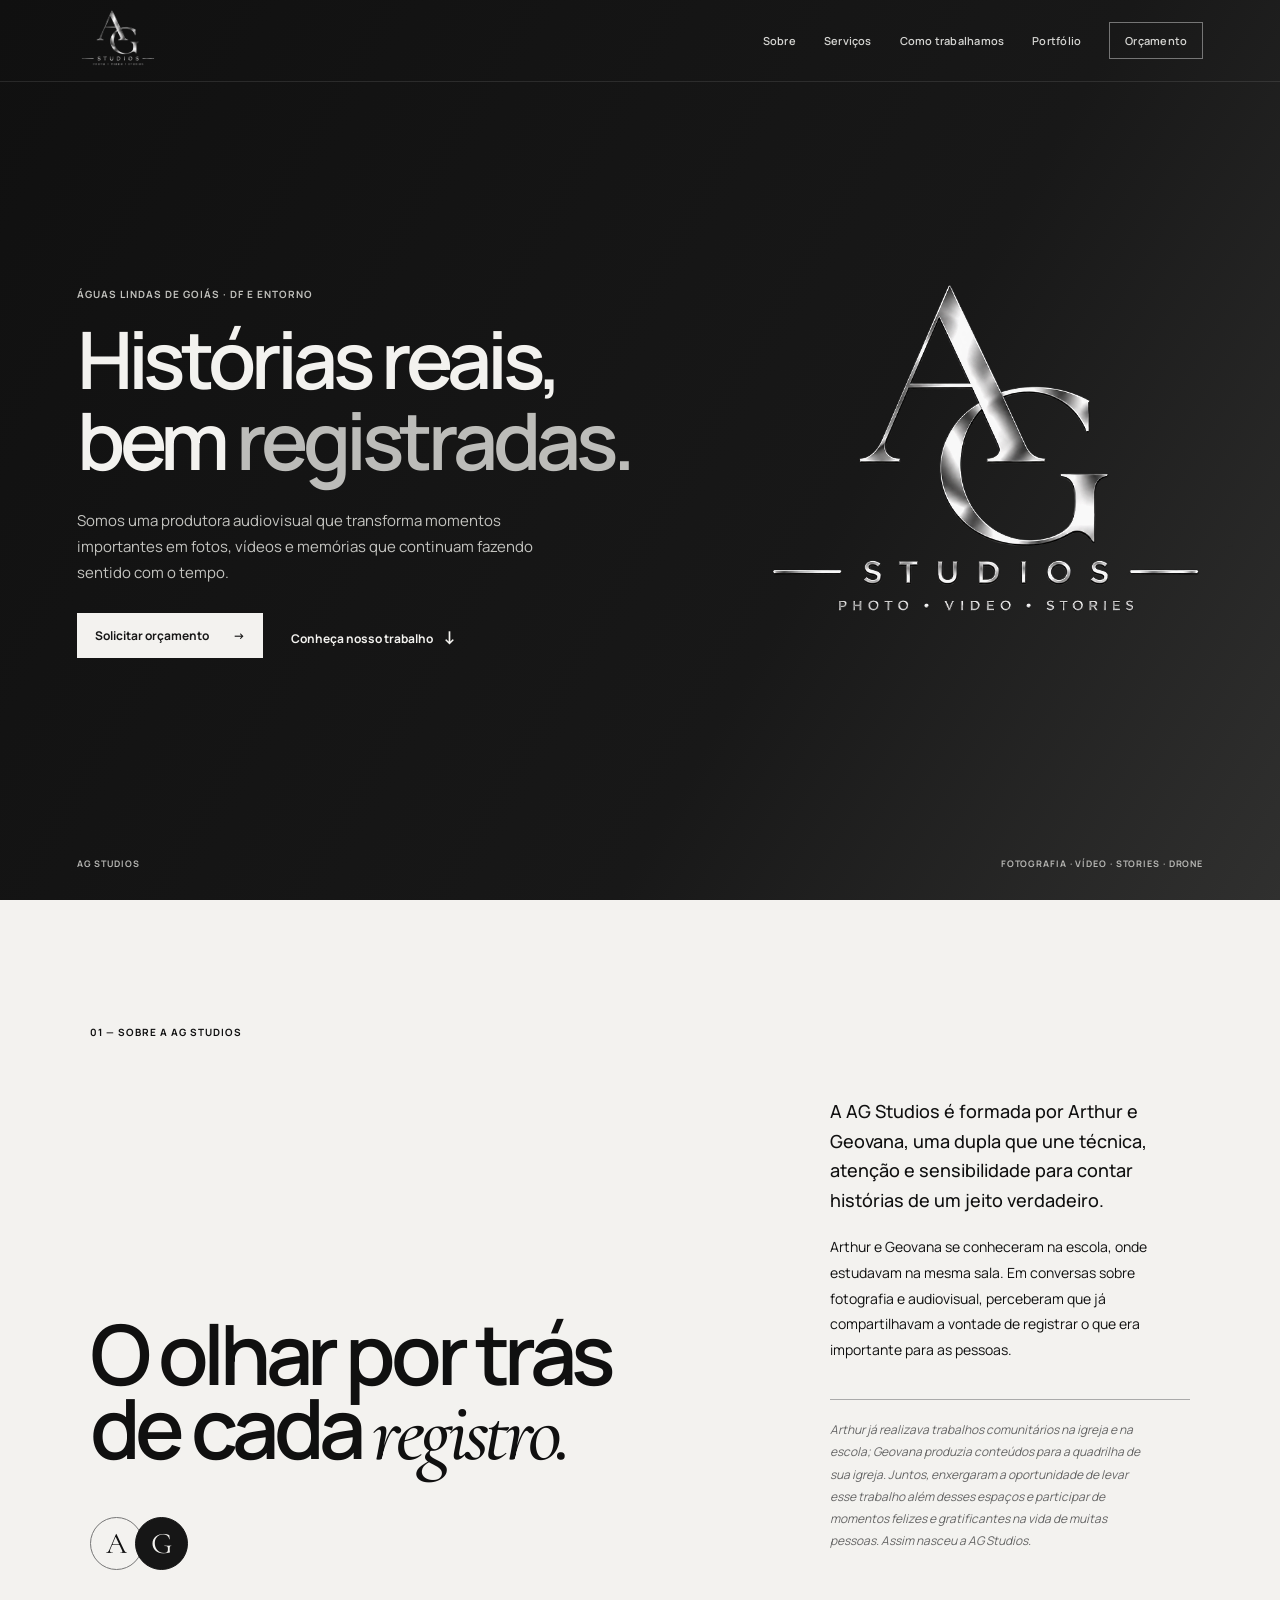
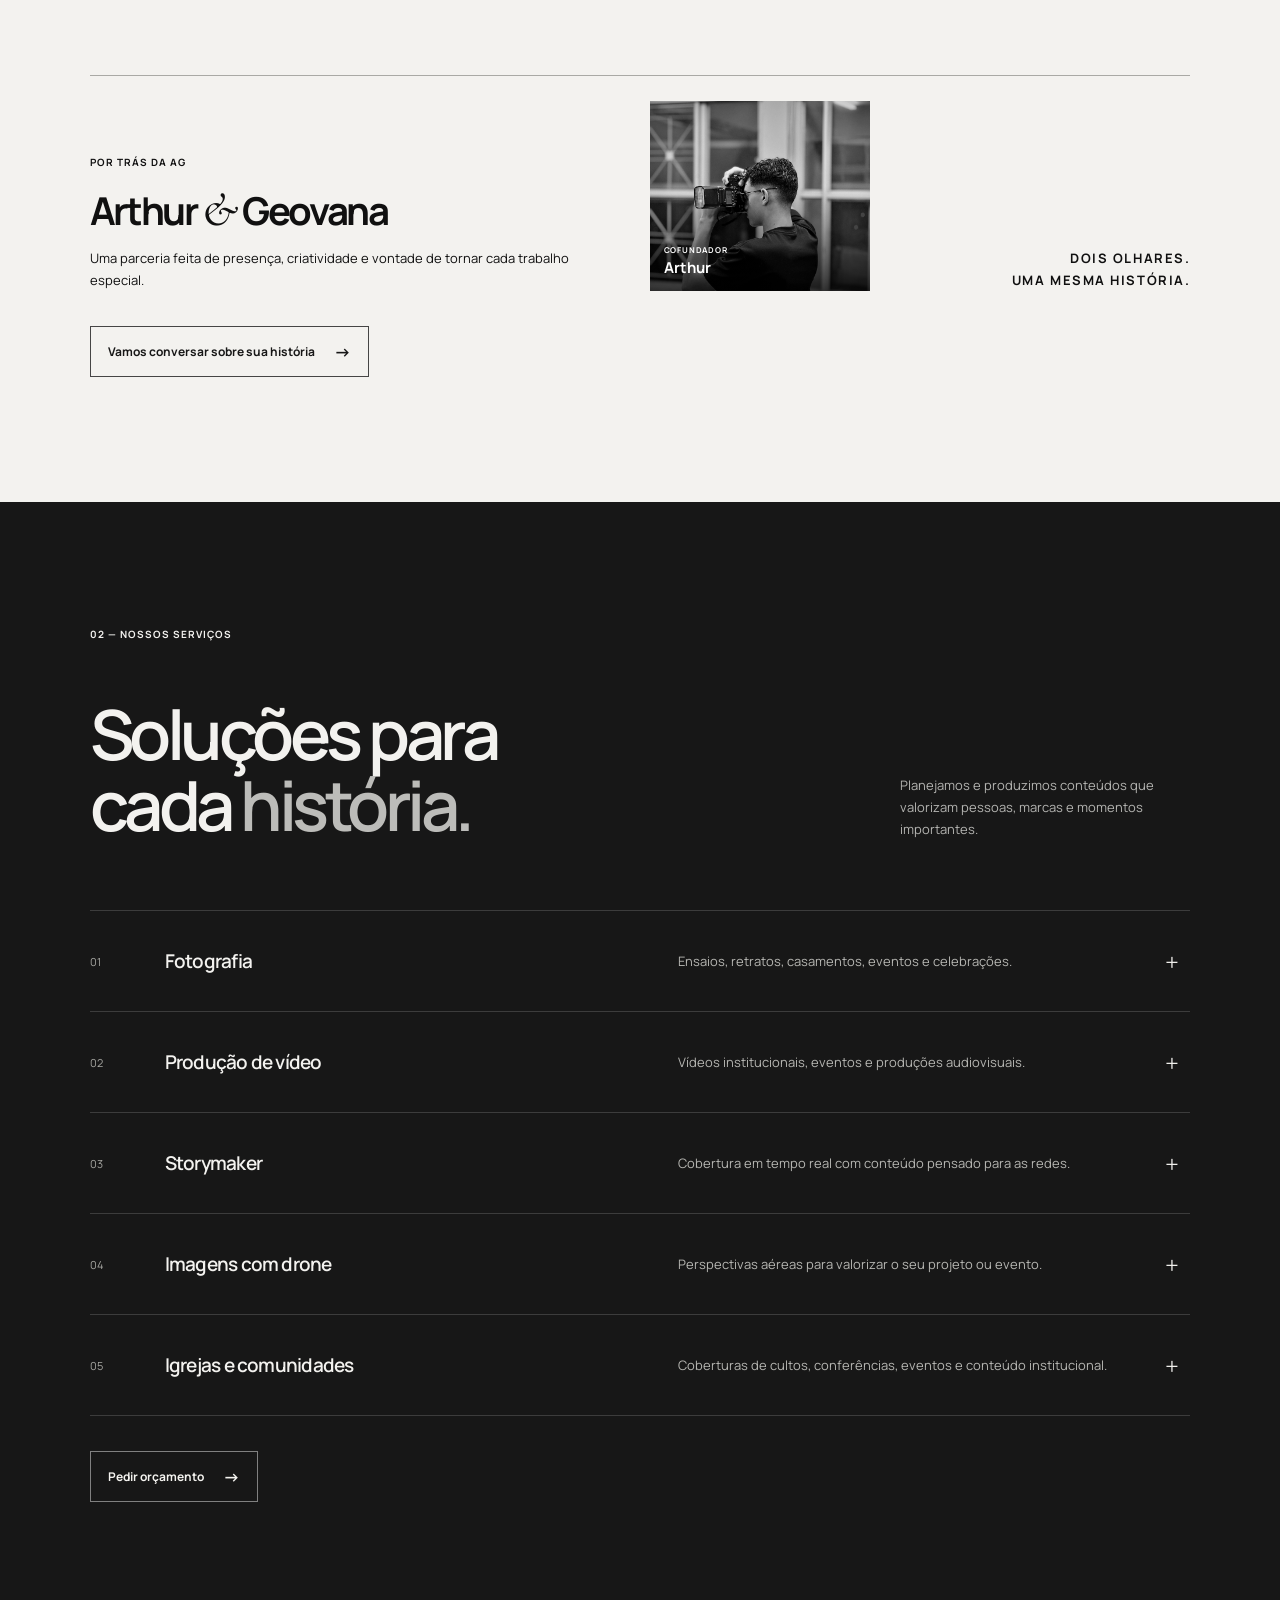
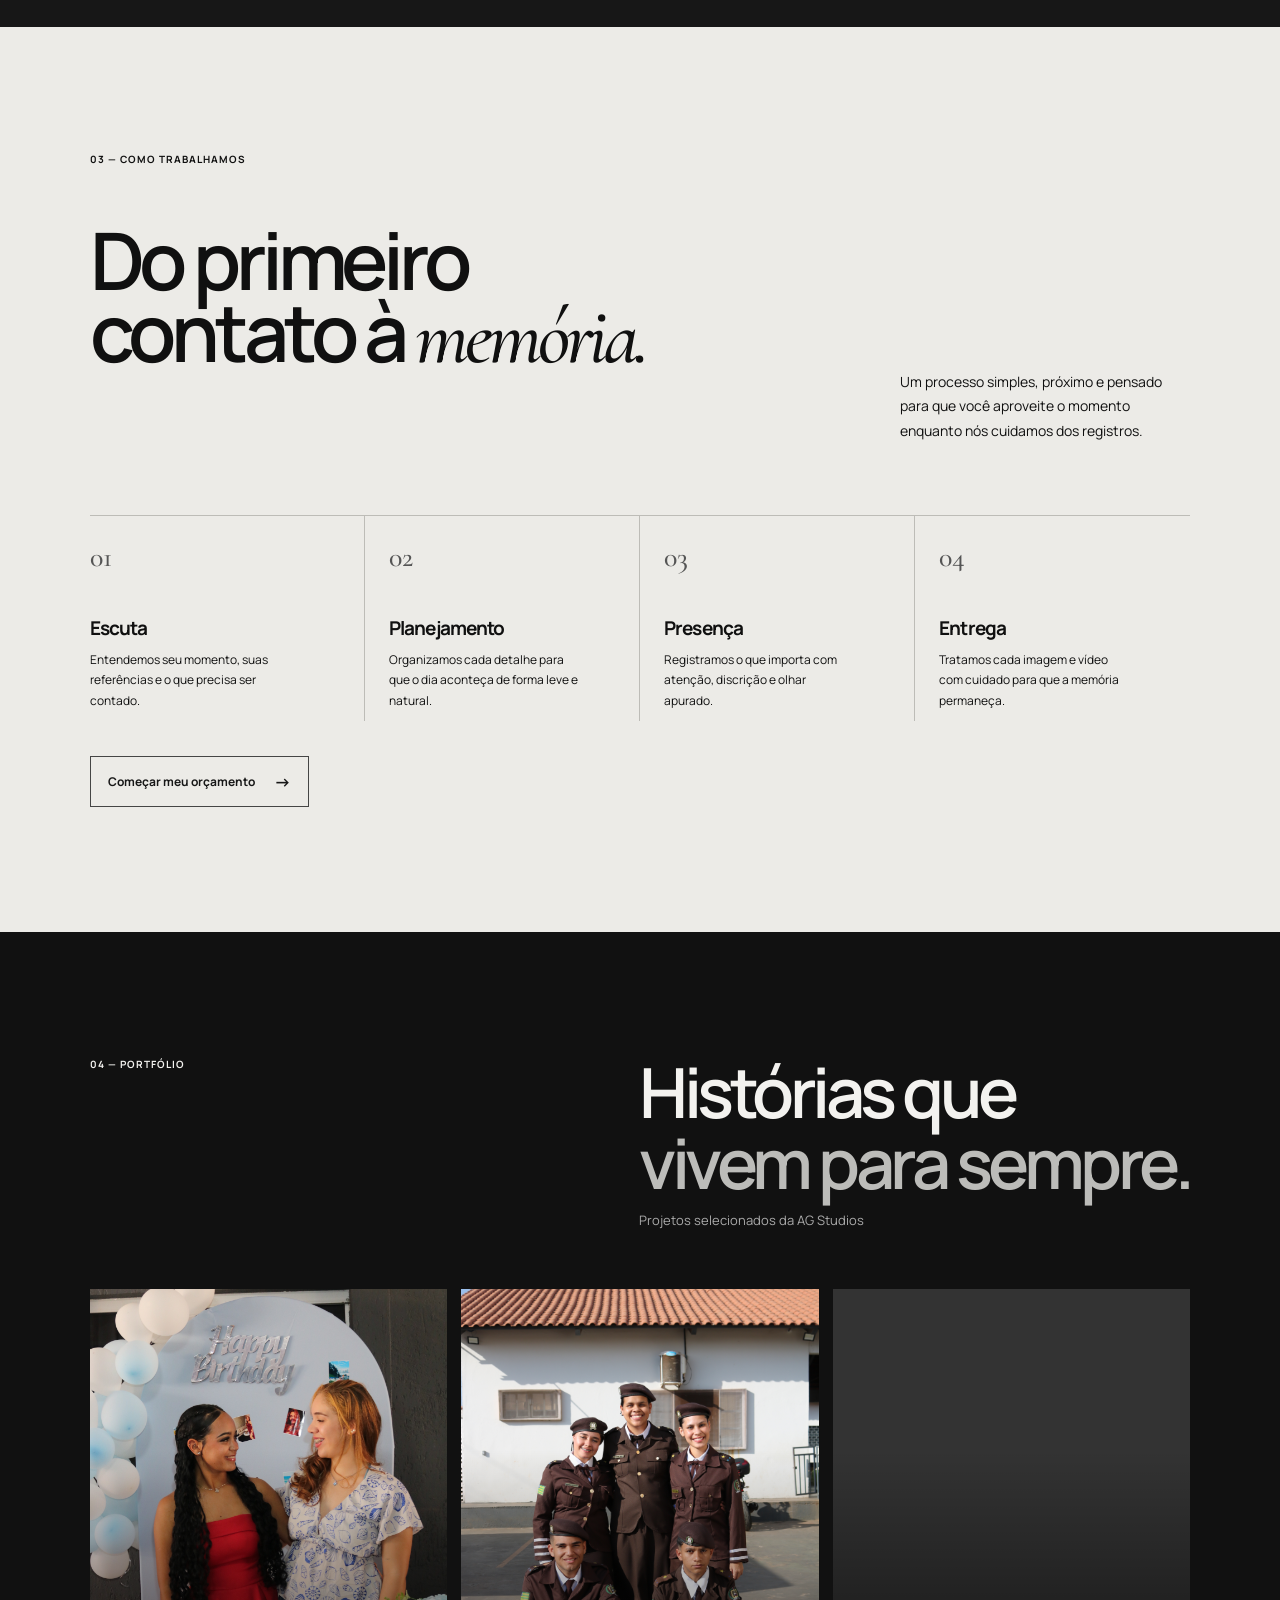
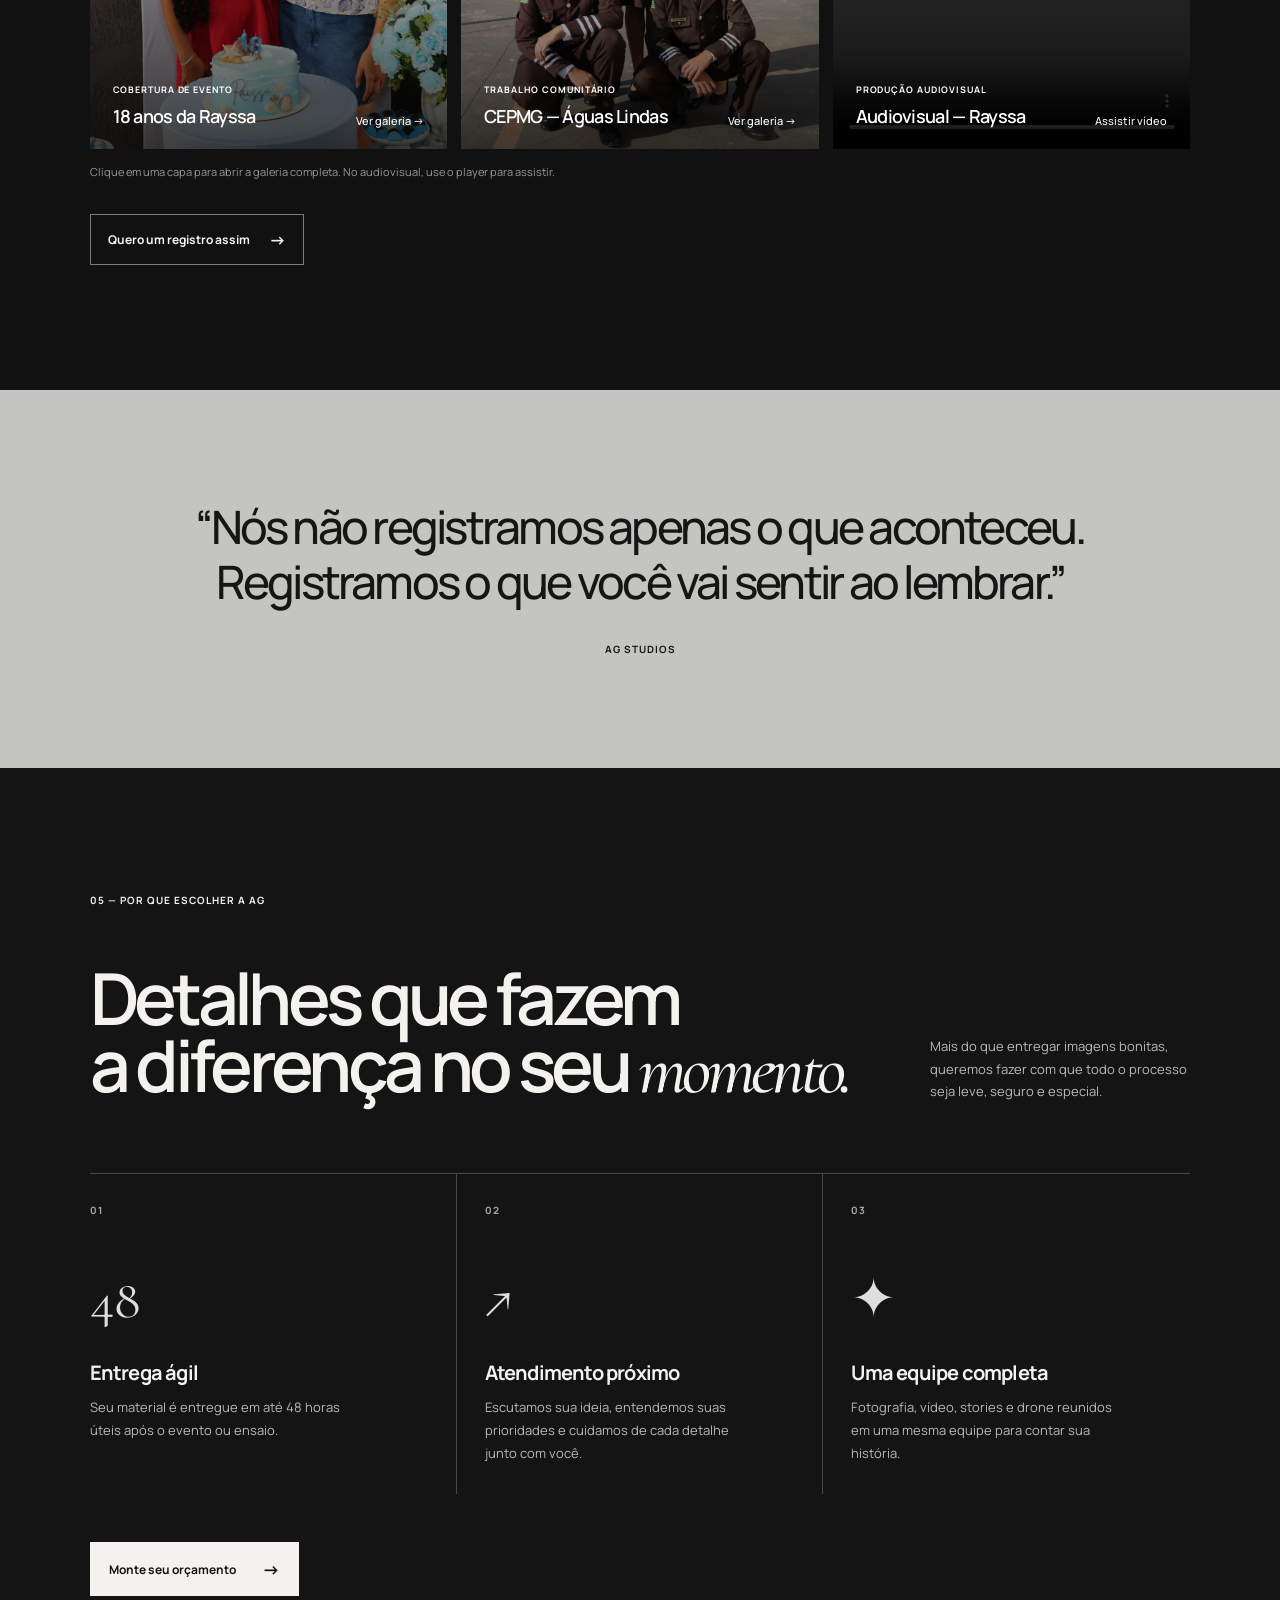
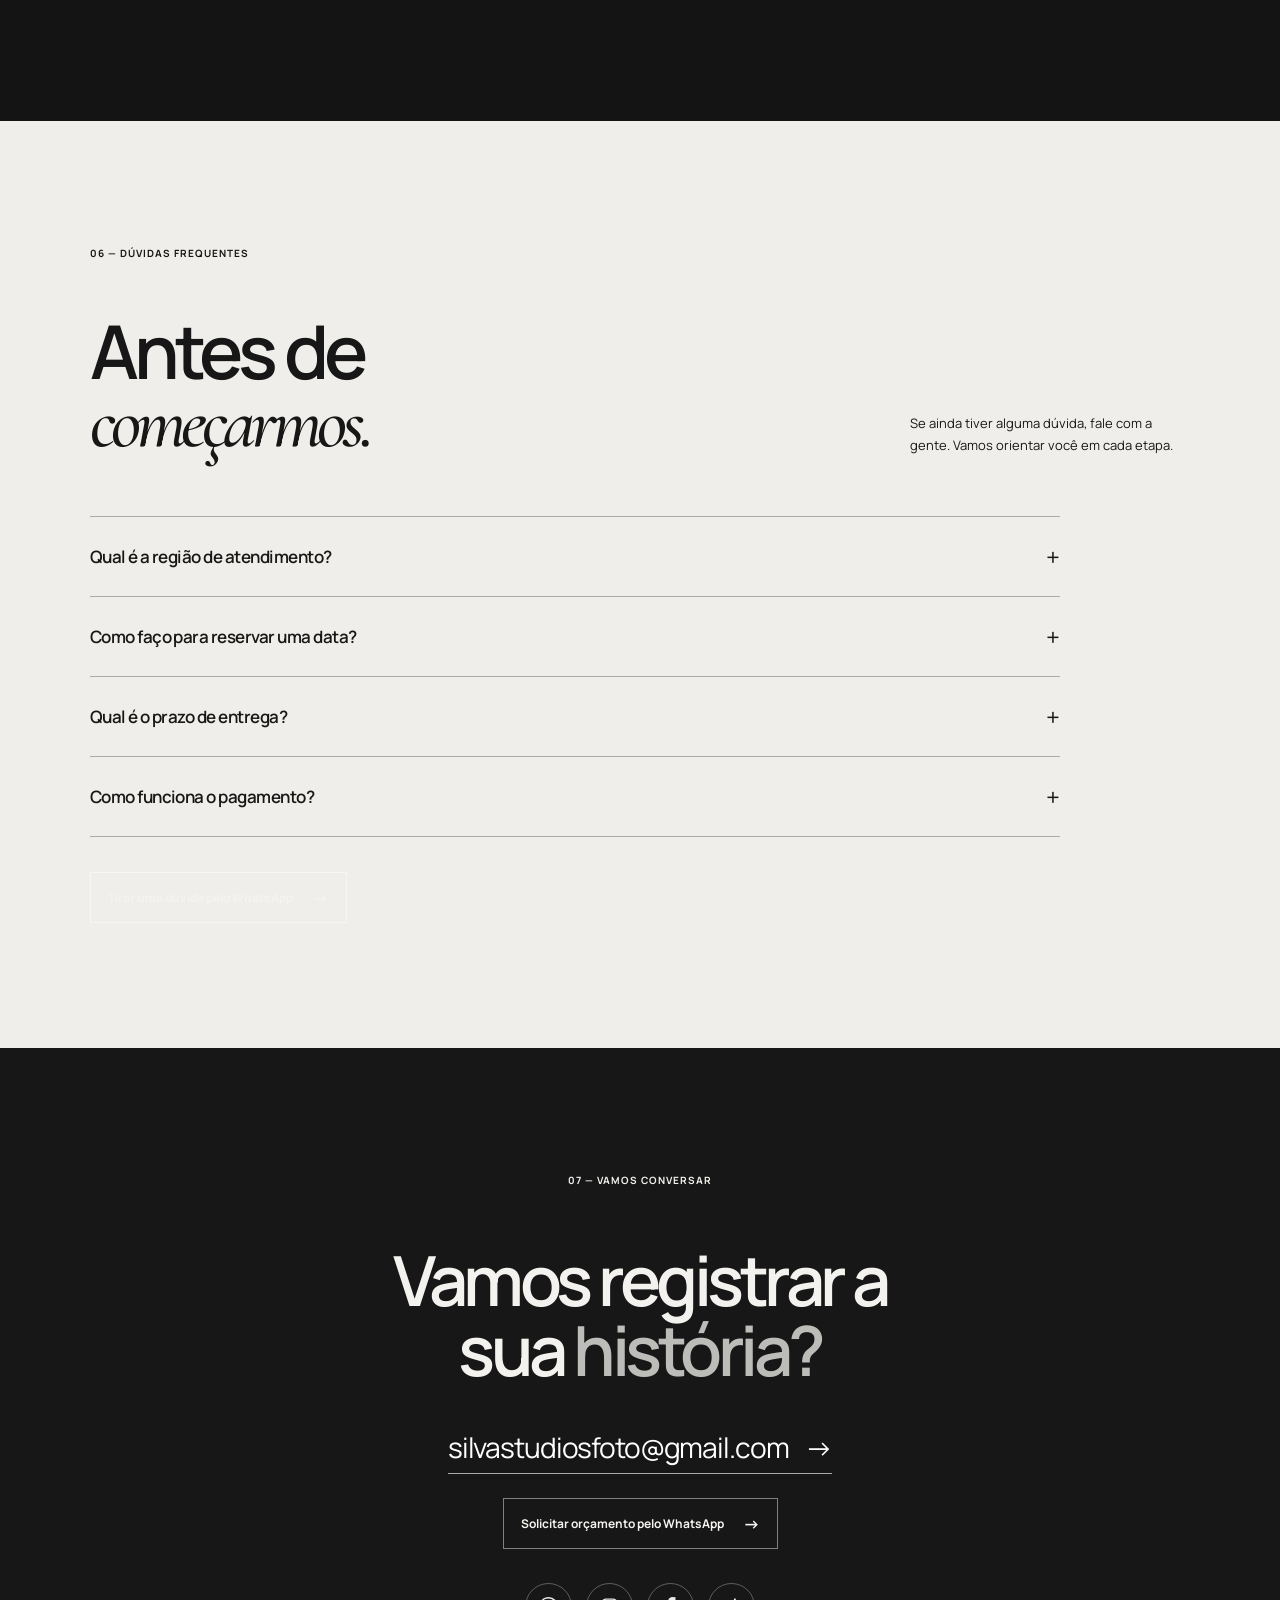
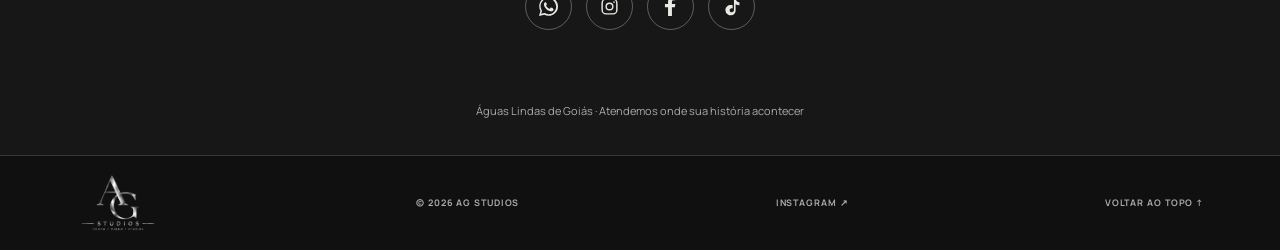
==== commit f9f27fa8: "fix: improve mobile portfolio layout" ====
--- a/index.html
+++ b/index.html
@@ -16,6 +16,7 @@
   <link rel="stylesheet" href="faq.css" />
   <link rel="stylesheet" href="service-details.css" />
   <link rel="stylesheet" href="conversion.css" />
+  <link rel="stylesheet" href="mobile.css" />
 </head>
 <body>
   <header class="header">
--- a/mobile.css
+++ b/mobile.css
@@ -0,0 +1,5 @@
+/* Ajustes finais para telas pequenas */
+@media (max-width:700px){
+  html{scroll-padding-top:72px}body{overflow-x:hidden}.header{position:absolute;height:72px;padding:10px 6vw}.brand img{width:76px;height:50px}.menu-toggle{position:relative;z-index:6;width:44px;height:44px;place-content:center}.nav{z-index:5;right:4vw;top:10px;width:min(285px,92vw);padding:70px 24px 25px;border-color:#4b4b4b;box-shadow:0 16px 45px rgba(0,0,0,.35)}.nav a{font-size:13px}.nav .nav-cta{width:100%;text-align:center;margin-top:5px}.hero{min-height:100svh;height:auto;padding:118px 7vw 92px;align-items:flex-start}.hero-logo-mark{display:none}.hero-content{max-width:100%}.eyebrow{font-size:9px;margin-bottom:17px}.hero h1{font-size:clamp(3.25rem,15vw,4.8rem);line-height:.92;letter-spacing:-.075em}.hero-copy{font-size:14px;line-height:1.7;margin:25px 0 29px;max-width:330px}.hero-actions{width:100%;align-items:flex-start;flex-direction:column;gap:17px}.hero-actions .button{width:100%;justify-content:space-between;padding:16px 18px}.hero-actions .text-link{padding:3px 0}.hero-footer{bottom:25px;font-size:8px;left:7vw;right:7vw}.section-pad{padding:78px 7vw}.section-number{font-size:9px;margin-bottom:34px}.about-title h2,.process-heading h2,.faq-heading h2,.reasons-heading h2{font-size:clamp(3.1rem,14vw,4.7rem);line-height:.91}.about-copy{font-size:14px;line-height:1.75}.about-copy .lead{font-size:16px;line-height:1.55}.signature{margin:28px 0 34px}.founders{margin-top:55px;padding-top:21px;grid-template-columns:1fr;gap:24px}.founders h3{font-size:2.15rem}.founder-photo{height:290px;max-width:none;width:100%}.founder-photo img{object-position:center 20%}.founders-note{margin:0;text-align:left}.whatsapp-cta{width:100%;justify-content:space-between;margin-top:29px;padding:15px 17px;font-size:12px}.services-head{margin-bottom:39px}.services h2,.work h2,.contact h2{font-size:clamp(3rem,13.5vw,4.55rem);line-height:.92}.services-head p{font-size:13px;line-height:1.65}.service-item summary{min-height:112px;grid-template-columns:38px 1fr 22px;column-gap:8px;padding:18px 0}.service-item summary h3{font-size:17px}.service-item summary p{font-size:12px;line-height:1.5;margin-top:7px}.service-panel{margin-left:46px;margin-right:5px;padding-bottom:25px}.service-panel p{font-size:12px}.service-panel ul{font-size:11px;line-height:1.75}.process-heading{margin-bottom:39px}.process-heading>p{font-size:13px;line-height:1.7}.process-list{display:block}.process-list article,.process-list article+article{min-height:0;border-right:0;border-bottom:1px solid #bdbcb7;padding:24px 0;display:grid;grid-template-columns:48px 1fr;gap:10px}.process-list article:last-child{border-bottom:0}.process-list h3{font-size:18px}.process-list p{font-size:12px;max-width:280px}.work-title{margin-bottom:37px}.work-title .section-number{margin-bottom:27px}.portfolio-subtitle{font-size:12px;margin-top:14px}.gallery{grid-template-columns:1fr;grid-template-rows:370px 370px 280px;gap:12px}.project-info{left:17px;right:17px;bottom:16px}.project-info strong{font-size:17px}.project-info span{font-size:8px}.project .project-info i{font-size:10px}.gallery-note{font-size:10px;line-height:1.55;margin-top:14px}.quote{padding:75px 7vw}.quote p{font-size:clamp(1.9rem,9vw,3rem);line-height:1.1}.reasons-heading{margin-bottom:38px}.reasons-heading>p{font-size:13px;line-height:1.7}.reason-grid article,.reason-grid article+article{padding:24px 0 28px}.reason-icon{font-size:52px;margin:28px 0 17px}.reason-grid h3{font-size:19px}.reason-grid p{font-size:13px}.reason-cta{width:100%;justify-content:space-between;margin-top:30px;padding:16px 18px}.faq-heading{margin-bottom:35px}.faq-heading p{font-size:13px;line-height:1.7}.faq-list summary{padding:20px 0;font-size:15px;gap:15px}.faq-list p{font-size:12px;margin-right:4px;padding-bottom:2px}.contact{min-height:650px;padding-top:85px;padding-bottom:90px;align-items:center;text-align:center}.contact h2{margin-bottom:34px}.contact-mail{font-size:clamp(1.15rem,5.6vw,1.7rem);max-width:100%;overflow-wrap:anywhere;text-align:center}.contact .contact-whatsapp{margin-top:23px}.contact-channels{margin-top:30px}.contact-note{display:block;left:7vw;right:7vw;transform:none;width:auto;bottom:28px;font-size:9px;line-height:1.6}footer{min-height:100px;padding:20px 7vw;gap:14px;flex-wrap:wrap;justify-content:space-between}footer img{width:70px;height:46px}footer span{display:block;font-size:8px;order:3;width:100%}footer a{font-size:8px}.photo-modal figure{height:calc(100dvh - 145px)}.modal-nav{bottom:28px}.modal-close{width:42px;height:42px}.modal-prev{left:calc(50% - 55px)}.modal-next{right:calc(50% - 55px)}
+}
+@media (max-width:380px){.hero h1{font-size:3.1rem}.section-pad{padding-left:6vw;padding-right:6vw}.gallery{grid-template-rows:335px 335px 255px}.founder-photo{height:255px}.contact-mail{font-size:1.1rem}.whatsapp-cta{font-size:11px}}
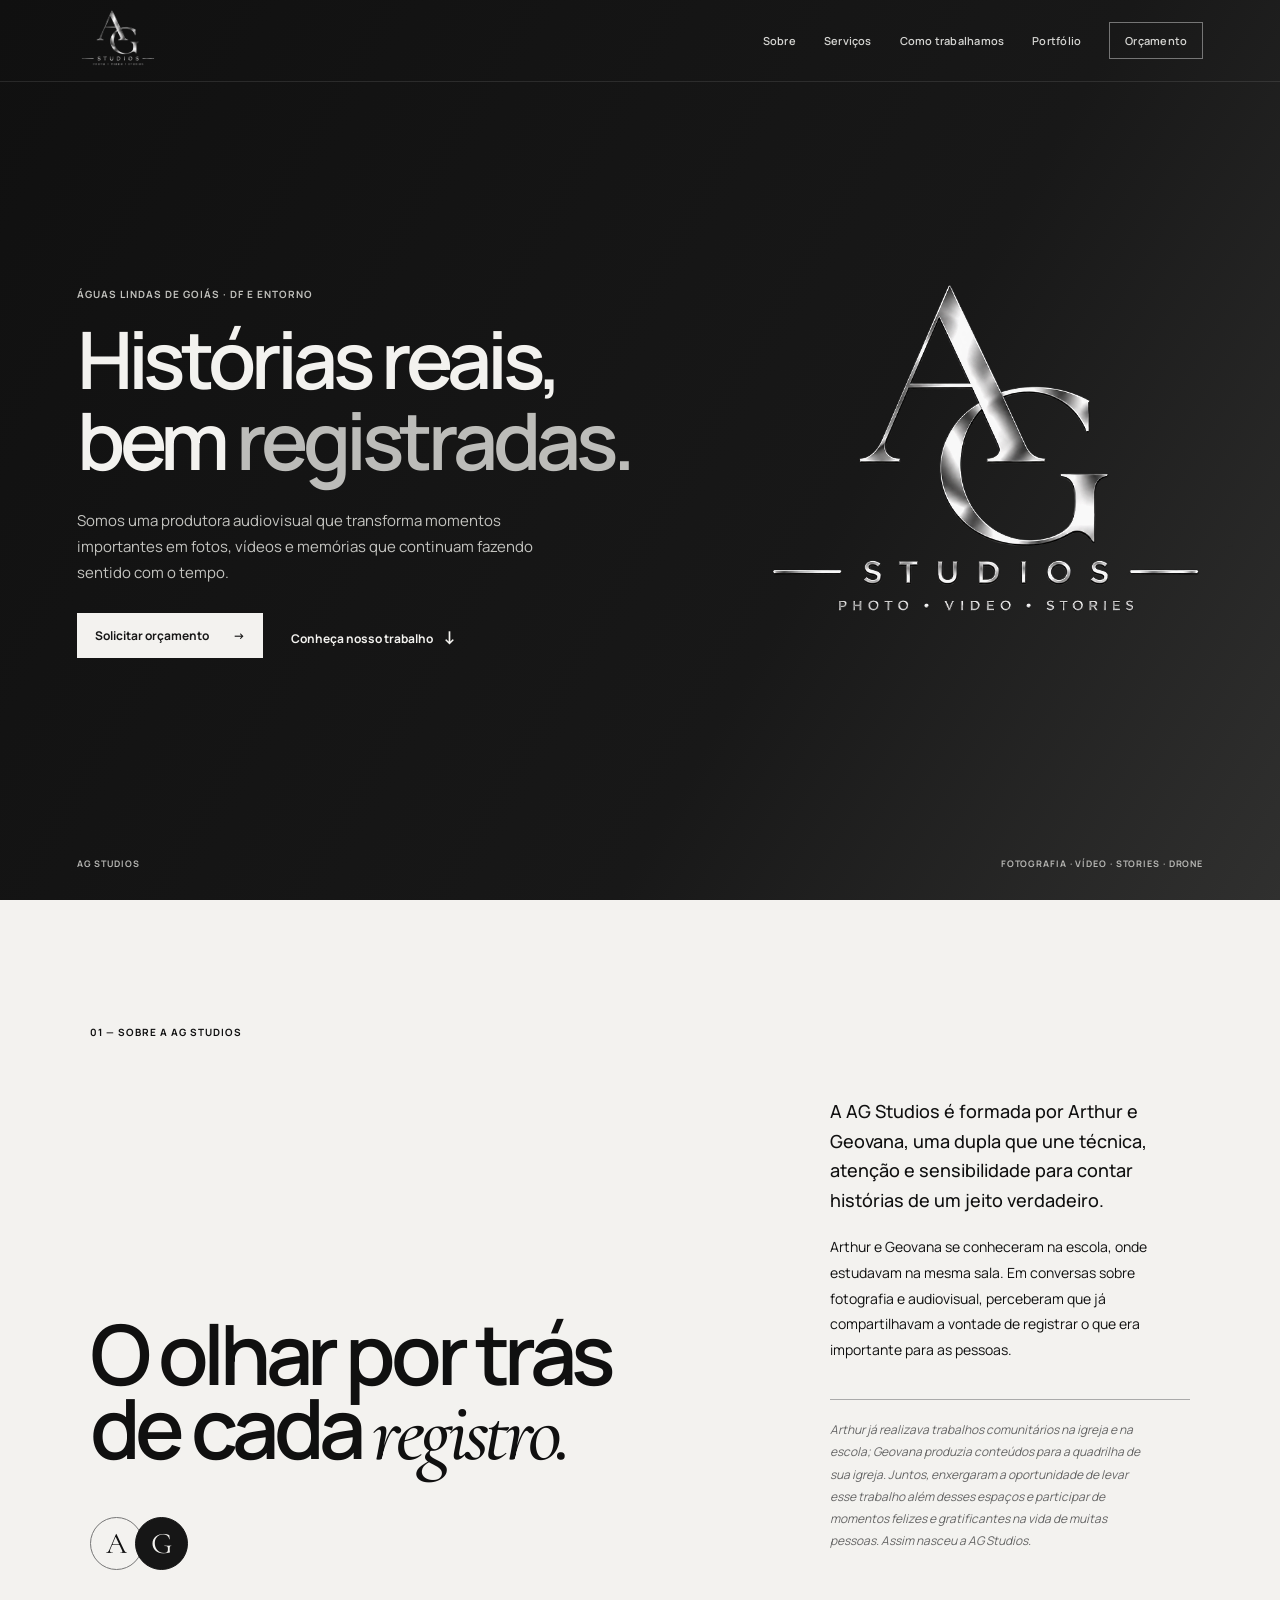
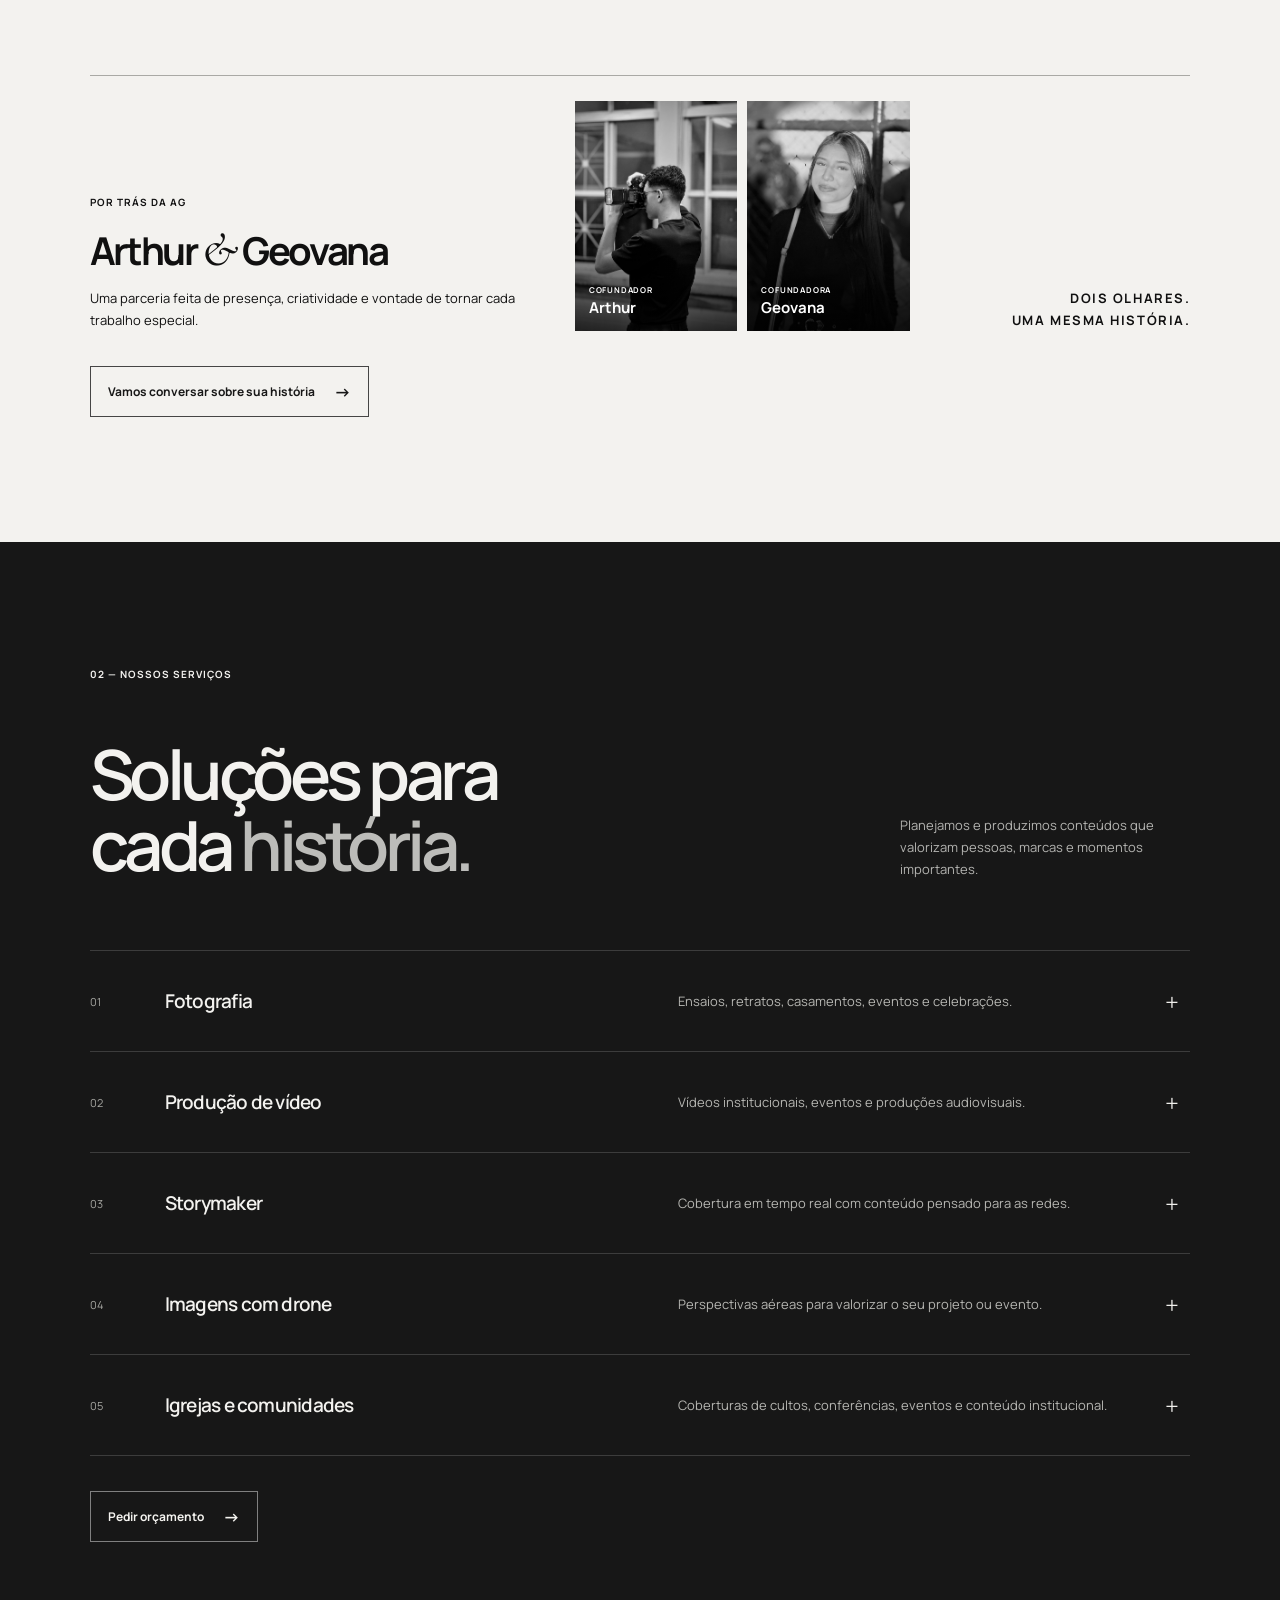
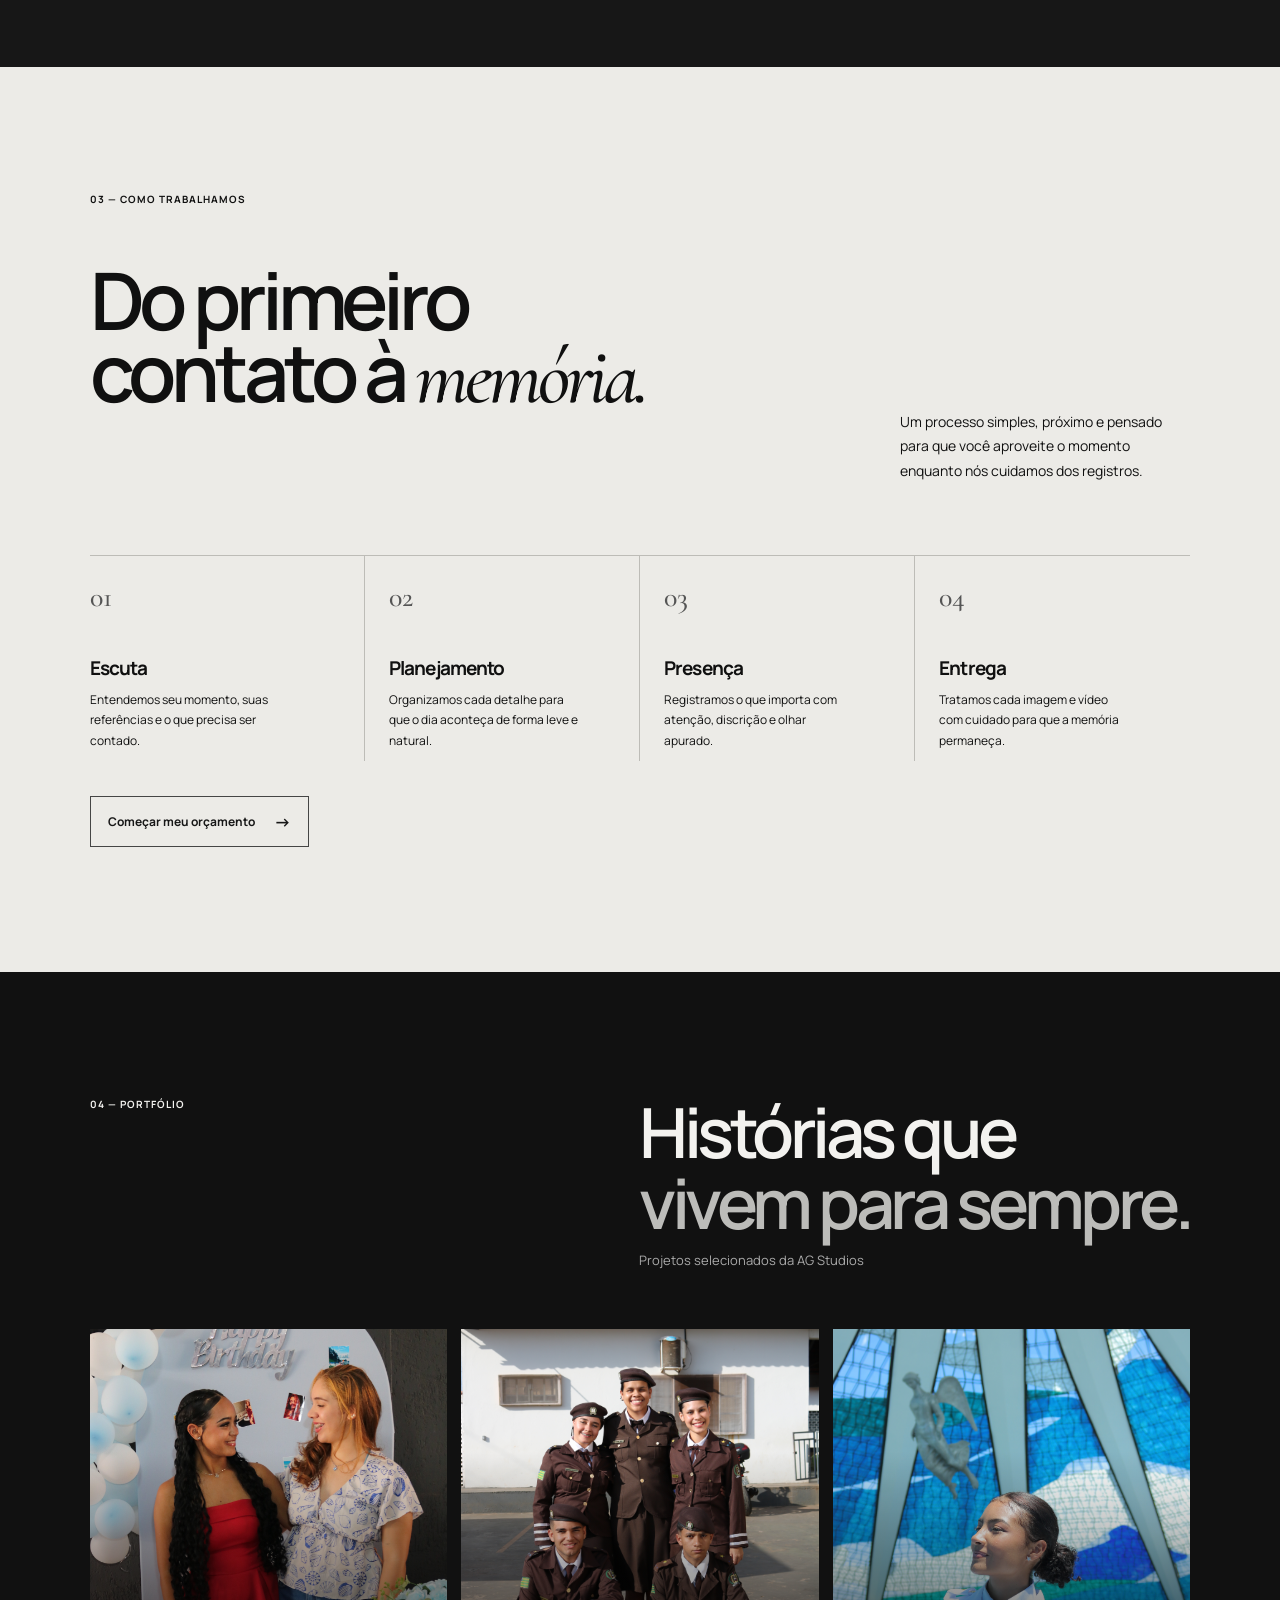
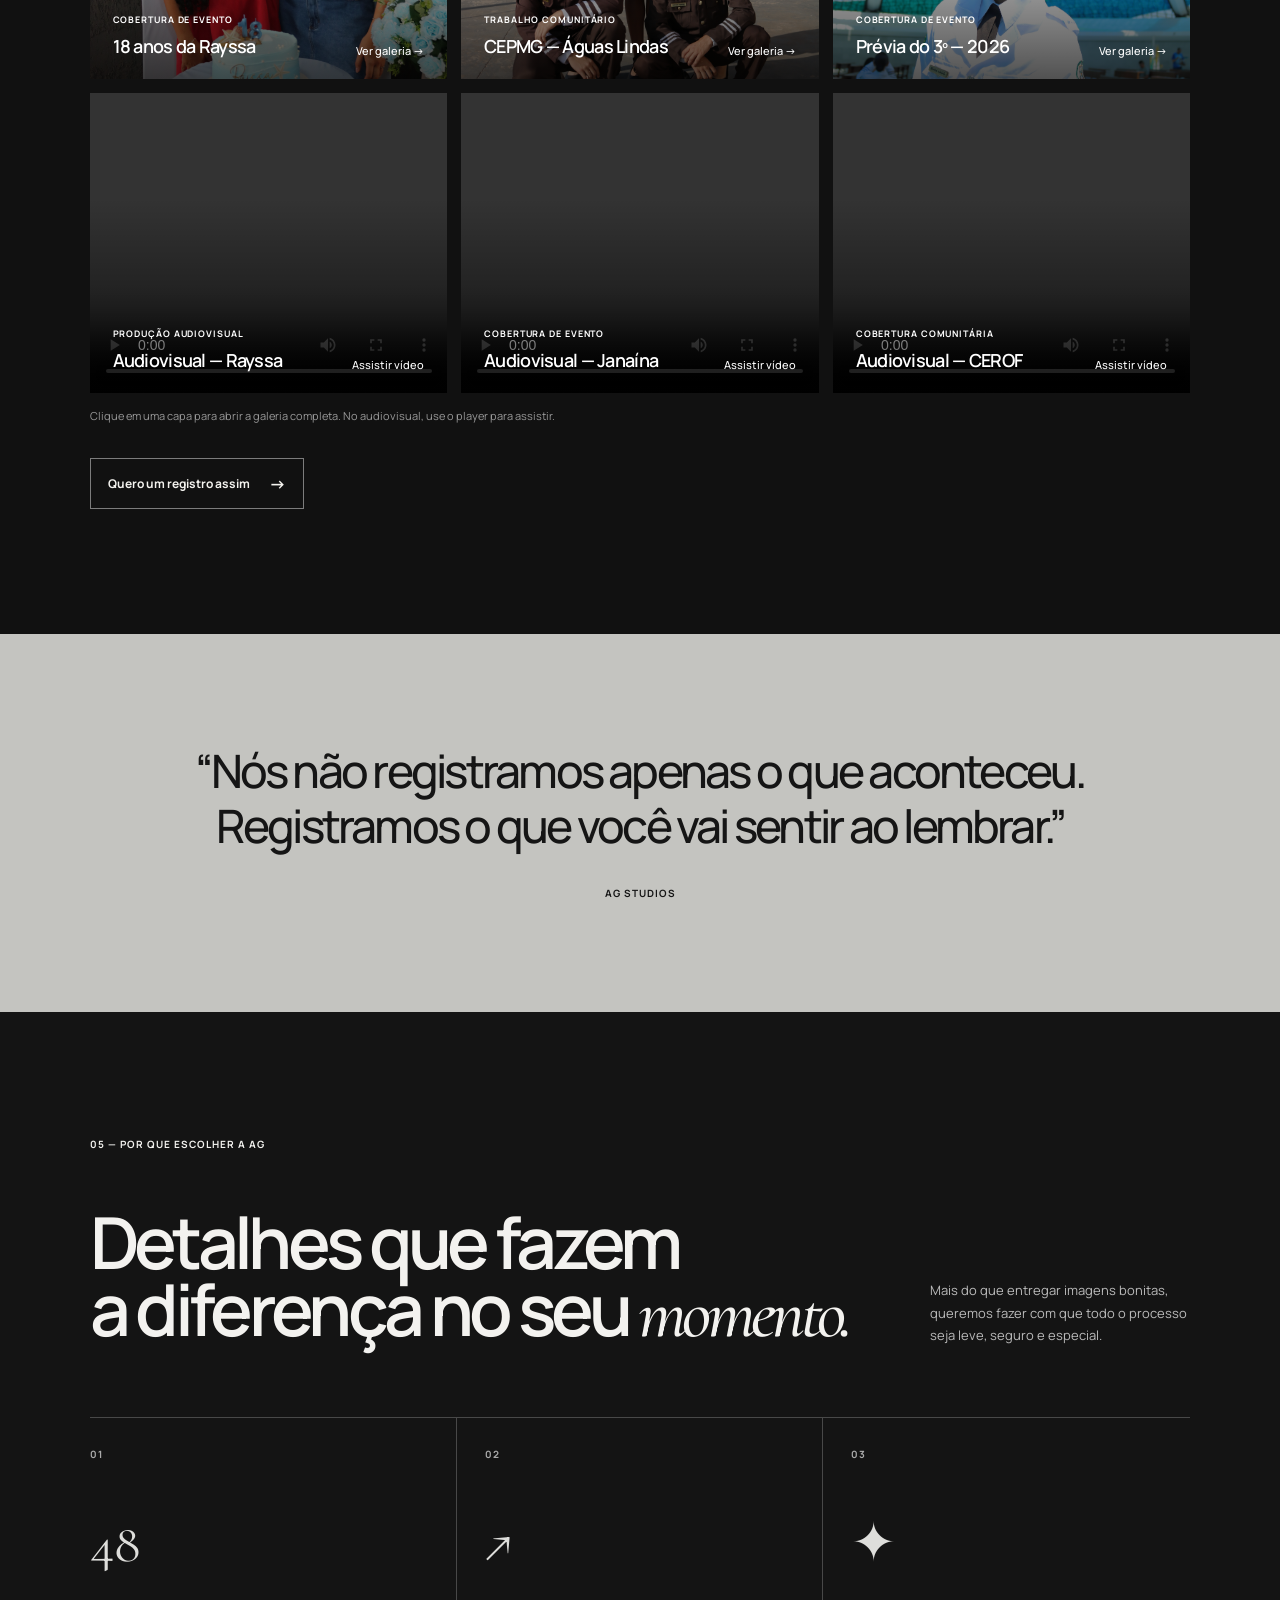
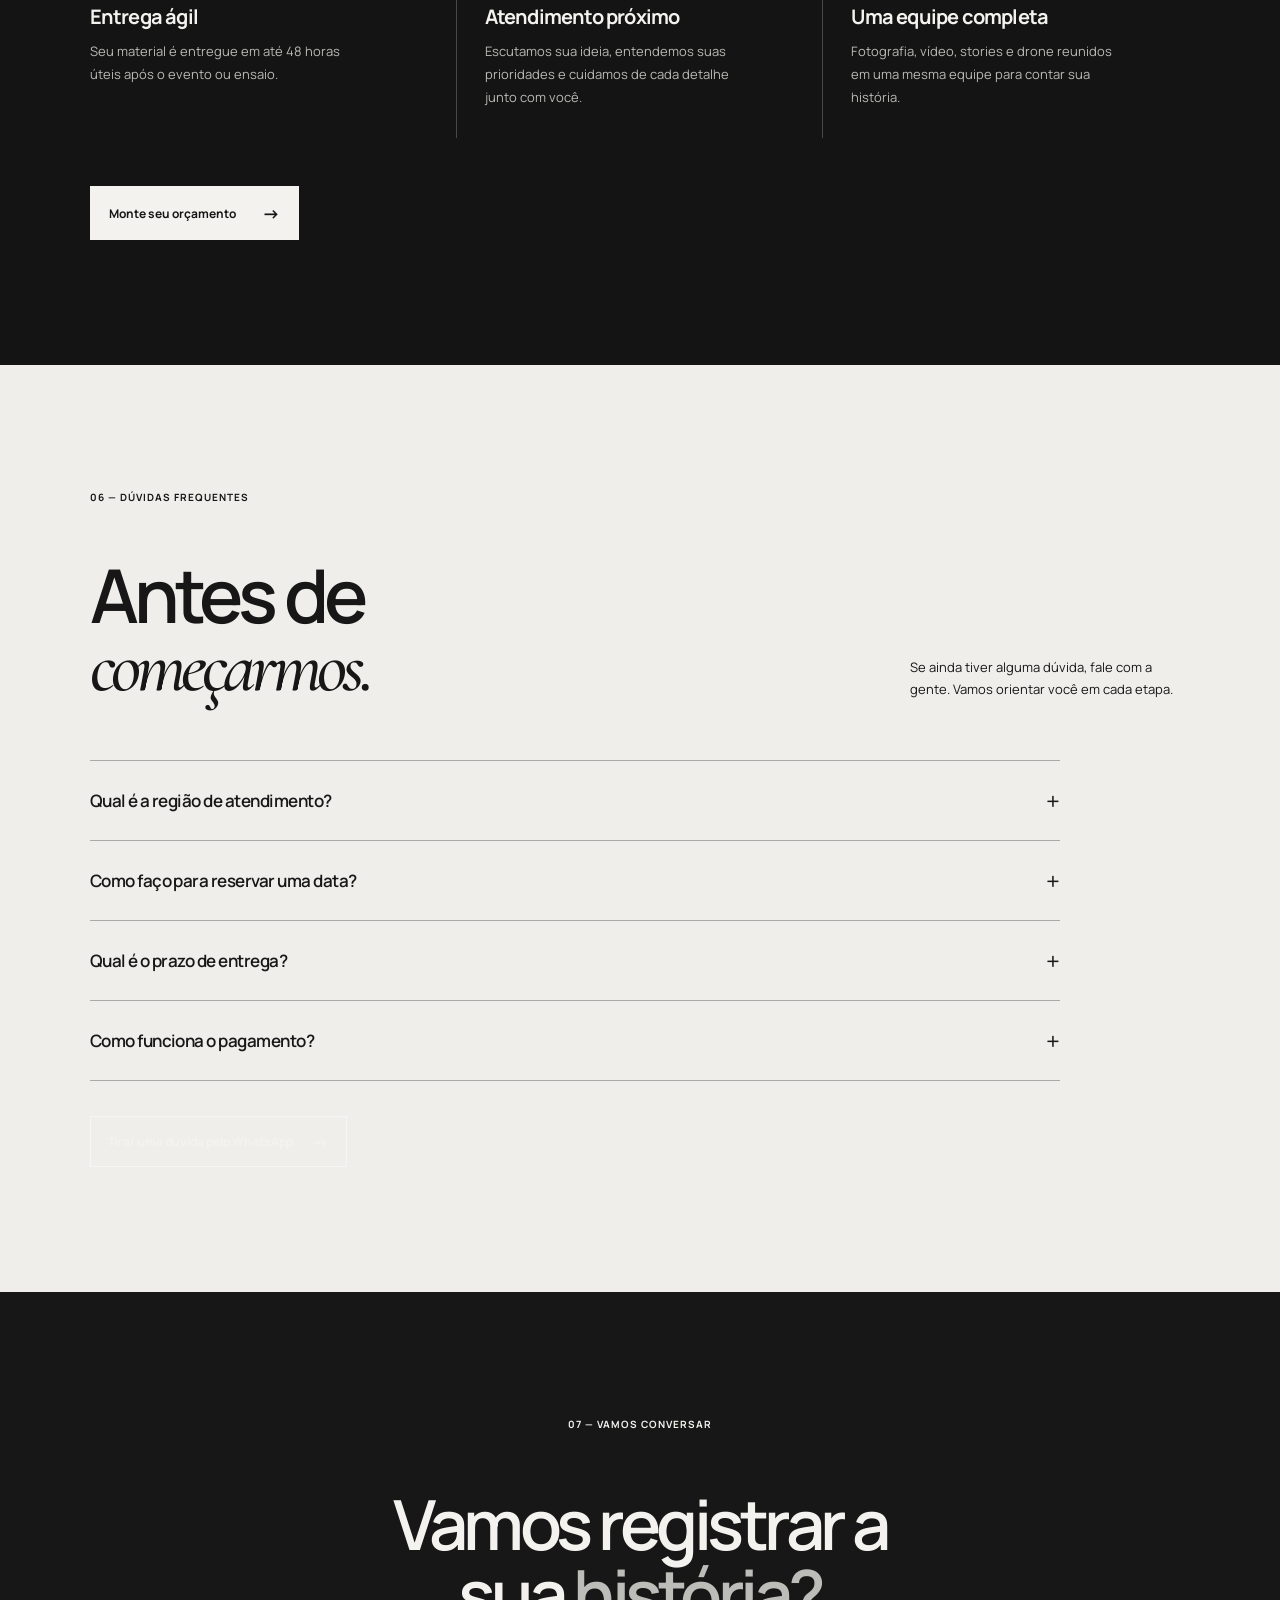
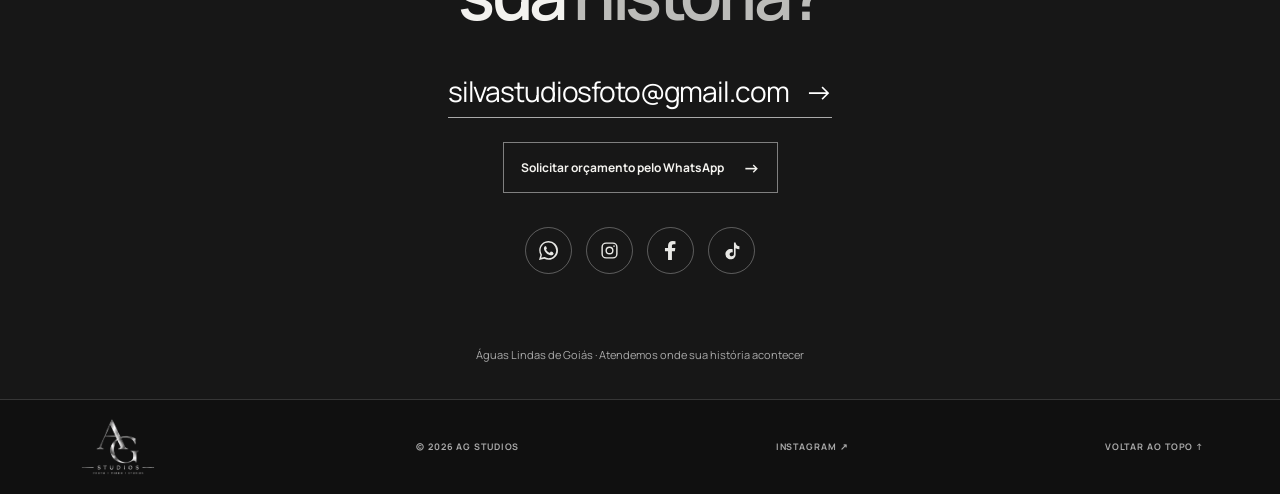
==== commit c1d7d4ed: "feat: organizar portfólio e orçamento" ====
--- a/index.html
+++ b/index.html
@@ -9,18 +9,11 @@
   <link rel="preconnect" href="https://fonts.googleapis.com">
   <link rel="preconnect" href="https://fonts.gstatic.com" crossorigin>
   <link href="https://fonts.googleapis.com/css2?family=Cormorant+Garamond:ital,wght@0,500;0,600;1,500;1,600&family=Manrope:wght@400;500;600;700;800&display=swap" rel="stylesheet">
-  <link rel="stylesheet" href="style.css" />
-  <link rel="stylesheet" href="refined-sections.css" />
-  <link rel="stylesheet" href="video-fix.css" />
-  <link rel="stylesheet" href="whatsapp-cta.css" />
-  <link rel="stylesheet" href="faq.css" />
-  <link rel="stylesheet" href="service-details.css" />
-  <link rel="stylesheet" href="conversion.css" />
-  <link rel="stylesheet" href="mobile.css" />
+  <link rel="stylesheet" href="styles/home.css" />
 </head>
 <body>
   <header class="header">
-    <a class="brand" href="#inicio" aria-label="AG Studios — início"><img src="assets/ag-studios-logo.png" alt="AG Studios" /></a>
+    <a class="brand" href="#inicio" aria-label="AG Studios — início"><img src="assets/images/brand/ag-studios-logo.png" alt="AG Studios" /></a>
     <button class="menu-toggle" aria-label="Abrir menu" aria-expanded="false"><span></span><span></span></button>
     <nav class="nav" aria-label="Navegação principal">
       <a href="#sobre">Sobre</a><a href="#servicos">Serviços</a><a href="#como-funciona">Como trabalhamos</a><a href="#portifolio">Portfólio</a>
@@ -36,7 +29,7 @@
         <p class="hero-copy reveal">Somos uma produtora audiovisual que transforma momentos importantes em fotos, vídeos e memórias que continuam fazendo sentido com o tempo.</p>
         <div class="hero-actions reveal"><a class="button button-light" href="orcamento.html">Solicitar orçamento <span>→</span></a><a class="text-link" href="#portifolio">Conheça nosso trabalho <span>↓</span></a></div>
       </div>
-      <div class="hero-logo-mark" aria-hidden="true"><img src="assets/ag-studios-logo.png" alt="" /></div>
+      <div class="hero-logo-mark" aria-hidden="true"><img src="assets/images/brand/ag-studios-logo.png" alt="" /></div>
       <div class="hero-footer"><span>AG STUDIOS</span><span>FOTOGRAFIA · VÍDEO · STORIES · DRONE</span></div>
     </section>
 
@@ -46,7 +39,7 @@
         <div class="about-title"><h2>O olhar por trás<br>de cada <em>registro.</em></h2><div class="signature"><span>A</span><span>G</span></div></div>
         <div class="about-copy"><p class="lead">A AG Studios é formada por Arthur e Geovana, uma dupla que une técnica, atenção e sensibilidade para contar histórias de um jeito verdadeiro.</p><p>Arthur e Geovana se conheceram na escola, onde estudavam na mesma sala. Em conversas sobre fotografia e audiovisual, perceberam que já compartilhavam a vontade de registrar o que era importante para as pessoas.</p><div class="about-rule"></div><p class="story-placeholder">Arthur já realizava trabalhos comunitários na igreja e na escola; Geovana produzia conteúdos para a quadrilha de sua igreja. Juntos, enxergaram a oportunidade de levar esse trabalho além desses espaços e participar de momentos felizes e gratificantes na vida de muitas pessoas. Assim nasceu a AG Studios.</p></div>
       </div>
-      <div class="founders"><article><span>POR TRÁS DA AG</span><h3>Arthur <i>&</i> Geovana</h3><p>Uma parceria feita de presença, criatividade e vontade de tornar cada trabalho especial.</p></article><figure class="founder-photo"><img src="assets/arthur-fixed.jpg" alt="Arthur, cofundador da AG Studios"><figcaption><span>COFUNDADOR</span><strong>Arthur</strong></figcaption></figure><p class="founders-note">DOIS OLHARES.<br>UMA MESMA HISTÓRIA.</p></div>
+      <div class="founders"><article><span>POR TRÁS DA AG</span><h3>Arthur <i>&</i> Geovana</h3><p>Uma parceria feita de presença, criatividade e vontade de tornar cada trabalho especial.</p></article><div class="founder-photos"><figure class="founder-photo"><img src="assets/images/team/arthur.jpg" alt="Arthur, cofundador da AG Studios"><figcaption><span>COFUNDADOR</span><strong>Arthur</strong></figcaption></figure><figure class="founder-photo"><img src="assets/images/team/geovana.png" alt="Geovana, cofundadora da AG Studios"><figcaption><span>COFUNDADORA</span><strong>Geovana</strong></figcaption></figure></div><p class="founders-note">DOIS OLHARES.<br>UMA MESMA HISTÓRIA.</p></div>
       <a class="whatsapp-cta dark-cta" href="https://wa.me/5561999092639?text=Olá%20AG%20Studios!%20Quero%20conversar%20sobre%20um%20registro." target="_blank" rel="noopener">Vamos conversar sobre sua história <span>→</span></a>
     </section>
 
@@ -73,9 +66,12 @@
     <section id="portifolio" class="work section-pad">
       <div class="work-title"><p class="section-number">04 — PORTFÓLIO</p><div><h2>Histórias que<br><span>vivem para sempre.</span></h2><p class="portfolio-subtitle">Projetos selecionados da AG Studios</p></div></div>
       <div class="gallery">
-        <button class="project project-a project-gallery-trigger" type="button" data-gallery="rayssa" aria-haspopup="dialog"><img src="assets/portfolio/rayssa-18-celebracao.jpg" alt="Rayssa celebrando seus 18 anos ao lado de uma amiga"><div class="project-info"><span>COBERTURA DE EVENTO</span><strong>18 anos da Rayssa</strong><i>Ver galeria →</i></div></button>
-        <button class="project project-b project-gallery-trigger" type="button" data-gallery="cepmg" aria-haspopup="dialog"><img src="assets/portfolio/cepmg/img_7148.jpg" alt="Estudantes do CEPMG reunidos em atividade escolar"><div class="project-info"><span>TRABALHO COMUNITÁRIO</span><strong>CEPMG — Águas Lindas</strong><i>Ver galeria →</i></div></button>
-        <article class="project project-c audiovisual"><video controls playsinline preload="metadata"><source src="assets/portfolio/audiovisual-rayssa.mp4" type="video/mp4">Seu navegador não suporta a reprodução deste vídeo.</video><div class="project-info"><span>PRODUÇÃO AUDIOVISUAL</span><strong>Audiovisual — Rayssa</strong><i>Assistir vídeo</i></div></article>
+        <button class="project project-a project-gallery-trigger" type="button" data-gallery="rayssa" aria-haspopup="dialog"><img src="assets/images/portfolio/rayssa-18-anos/celebracao.jpg" alt="Rayssa celebrando seus 18 anos ao lado de uma amiga"><div class="project-info"><span>COBERTURA DE EVENTO</span><strong>18 anos da Rayssa</strong><i>Ver galeria →</i></div></button>
+        <button class="project project-b project-gallery-trigger" type="button" data-gallery="cepmg" aria-haspopup="dialog"><img src="assets/images/portfolio/cepmg-aguas-lindas/img_7148.jpg" alt="Estudantes do CEPMG reunidos em atividade escolar"><div class="project-info"><span>TRABALHO COMUNITÁRIO</span><strong>CEPMG — Águas Lindas</strong><i>Ver galeria →</i></div></button>
+        <button class="project project-gallery-trigger" type="button" data-gallery="previa-terceiro-2026" aria-haspopup="dialog"><img src="assets/images/portfolio/previa-terceiro-2026/IMG_0501.JPG" alt="Estudante em cerimônia na Catedral Metropolitana de Brasília"><div class="project-info"><span>COBERTURA DE EVENTO</span><strong>Prévia do 3º — 2026</strong><i>Ver galeria →</i></div></button>
+        <article class="project project-c audiovisual"><video controls playsinline preload="metadata"><source src="assets/videos/rayssa-18-anos.mp4" type="video/mp4">Seu navegador não suporta a reprodução deste vídeo.</video><div class="project-info"><span>PRODUÇÃO AUDIOVISUAL</span><strong>Audiovisual — Rayssa</strong><i>Assistir vídeo</i></div></article>
+        <article class="project audiovisual"><video controls playsinline preload="metadata"><source src="assets/videos/aniversario-da-janaina.mp4" type="video/mp4">Seu navegador não suporta a reprodução deste vídeo.</video><div class="project-info"><span>COBERTURA DE EVENTO</span><strong>Audiovisual — Janaína</strong><i>Assistir vídeo</i></div></article>
+        <article class="project audiovisual"><video controls playsinline preload="metadata"><source src="assets/videos/cerof-cobertura-comunitaria.mp4" type="video/mp4">Seu navegador não suporta a reprodução deste vídeo.</video><div class="project-info"><span>COBERTURA COMUNITÁRIA</span><strong>Audiovisual — CEROF</strong><i>Assistir vídeo</i></div></article>
       </div>
       <p class="gallery-note">Clique em uma capa para abrir a galeria completa. No audiovisual, use o player para assistir.</p>
       <a class="whatsapp-cta" href="https://wa.me/5561999092639?text=Olá%20AG%20Studios!%20Vi%20o%20portfólio%20e%20gostaria%20de%20um%20orçamento." target="_blank" rel="noopener">Quero um registro assim <span>→</span></a>
@@ -119,10 +115,10 @@
   <dialog class="photo-modal" aria-label="Galeria do aniversário de 18 anos da Rayssa">
     <button class="modal-close" type="button" aria-label="Fechar galeria">×</button>
     <button class="modal-nav modal-prev" type="button" aria-label="Foto anterior">←</button>
-    <figure><img src="assets/portfolio/rayssa-18-celebracao.jpg" alt=""><figcaption><span class="photo-count">01 / 04</span><span class="photo-title">18 anos da Rayssa</span></figcaption></figure>
+    <figure><img src="assets/images/portfolio/rayssa-18-anos/celebracao.jpg" alt=""><figcaption><span class="photo-count">01 / 04</span><span class="photo-title">18 anos da Rayssa</span></figcaption></figure>
     <button class="modal-nav modal-next" type="button" aria-label="Próxima foto">→</button>
   </dialog>
-  <footer><img src="assets/ag-studios-logo.png" alt="AG Studios"><span>© 2026 AG STUDIOS</span><a href="https://www.instagram.com/agstudios.br" target="_blank" rel="noopener">INSTAGRAM ↗</a><a href="#inicio">VOLTAR AO TOPO ↑</a></footer>
-  <script src="script.js"></script>
+  <footer><img src="assets/images/brand/ag-studios-logo.png" alt="AG Studios"><span>© 2026 AG STUDIOS</span><a href="https://www.instagram.com/agstudios.br" target="_blank" rel="noopener">INSTAGRAM ↗</a><a href="#inicio">VOLTAR AO TOPO ↑</a></footer>
+  <script src="scripts/main.js"></script>
 </body>
 </html>
--- a/styles/home.css
+++ b/styles/home.css
@@ -0,0 +1,19 @@
+/*
+ * Página inicial
+ * A ordem dos imports é intencional: base → seções → componentes → responsivo.
+ */
+@import url("./base.css");
+
+@import url("./home-sections.css");
+
+@import url("./components/video.css");
+
+@import url("./components/cta.css");
+
+@import url("./components/faq.css");
+
+@import url("./components/services.css");
+
+@import url("./components/conversion.css");
+
+@import url("./responsive.css");
